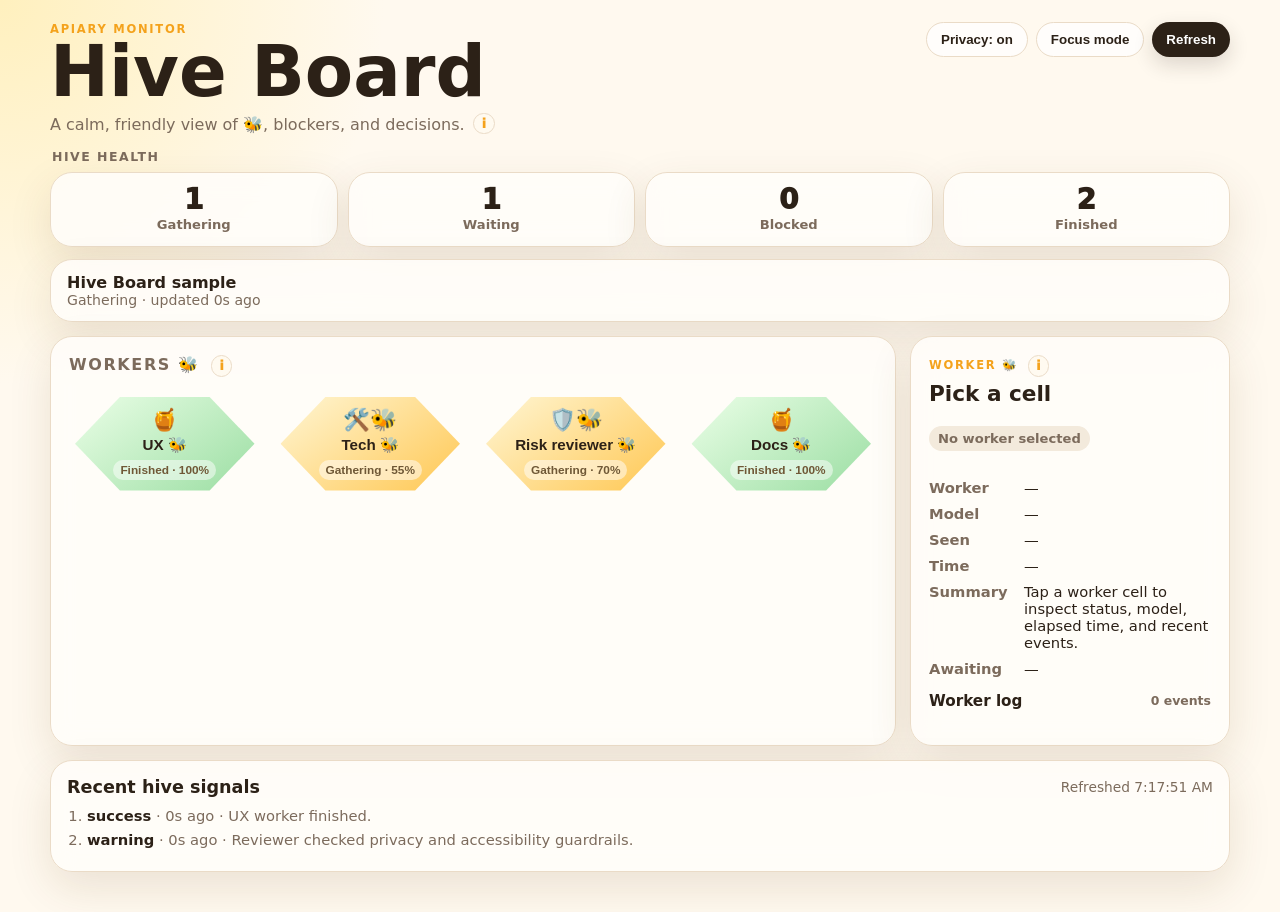
==== dashboard/index.html @ 74d0f9f7 "style: reduce repeated worker labels on hive board" ====
<!doctype html>
<html lang="en">
<head>
  <meta charset="utf-8">
  <meta name="viewport" content="width=device-width, initial-scale=1">
  <title>Apiary Hive Board</title>
  <link rel="stylesheet" href="styles.css">
</head>
<body>
  <main class="shell">
    <header class="hero">
      <div>
        <p class="eyebrow">Apiary Monitor</p>
        <h1>Hive Board</h1>
        <p class="lede"><span class="lede-full">A calm, friendly view of 🐝, blockers, and decisions.</span><span class="lede-short">🐝, blockers, decisions.</span><button class="tip inline-tip" type="button" aria-label="What is the Hive Board?" data-tip="The Hive Board shows one Apiary run: workers are worker agents, statuses show what they are doing, and signals show recent changes. Privacy mode is display-only; raw local ledger JSON remains readable to anyone with dashboard access.">i</button></p>
      </div>
      <div class="actions">
        <button id="privacyToggle" class="ghost" type="button" data-tip="Privacy mode is for screen sharing and glance privacy only. It does not encrypt or hide the raw local ledger JSON from someone who already has dashboard access.">Privacy: on</button>
        <button id="motionToggle" class="ghost" type="button">Focus mode</button>
        <button id="refreshBtn" type="button">Refresh</button>
      </div>
    </header>

    <section class="health" aria-label="Hive health">
      <div class="section-help">Hive health</div>
      <article><span id="countRunning">0</span><small>Gathering</small></article>
      <article><span id="countWaiting">0</span><small>Waiting</small></article>
      <article><span id="countBlocked">0</span><small>Blocked</small></article>
      <article><span id="countDone">0</span><small>Finished</small></article>
    </section>

    <section class="statusbar" aria-label="Current run status">
      <div><strong id="runTitle">Loading hive…</strong><span id="runMeta"></span></div>
      <div id="decision" class="decision hidden"></div>
    </section>

    <section class="workspace">
      <div class="hive-panel">
        <div class="section-title compact"><h2>Workers 🐝 <button class="tip" type="button" aria-label="Worker cells help" data-tip="Each honeycomb cell is a worker/subagent. Tap a cell to see role, model route, last update, summary, and anything awaiting you.">i</button></h2></div>
        <div id="hive" class="hive" aria-label="Worker honeycomb"></div>
      </div>
      <aside class="details" aria-live="polite">
        <p class="eyebrow">Worker 🐝 <button class="tip" type="button" aria-label="Selected worker help" data-tip="This panel explains the selected worker: its role, model route, freshness, summary, and whether it needs input.">i</button></p>
        <h2 id="detailTitle">Pick a cell</h2>
        <p id="detailStatus" class="badge">No worker selected</p>
        <dl>
          <dt>Worker</dt><dd id="detailRole">—</dd>
          <dt>Model</dt><dd id="detailModel">—</dd>
          <dt>Seen</dt><dd id="detailSeen">—</dd>
          <dt>Time</dt><dd id="detailElapsed">—</dd>
          <dt>Summary</dt><dd id="detailSummary">Privacy mode hides details until selected.</dd>
          <dt>Awaiting</dt><dd id="detailAwaiting">—</dd>
        </dl>
        <div class="scout-log-head"><h3>Worker log</h3><span id="detailEventCount">0 events</span></div>
        <ol id="detailEvents" class="scout-events"></ol>
      </aside>
    </section>

    <section class="timeline">
      <div class="section-title"><h2>Recent hive signals</h2><span id="lastRefresh">Not refreshed yet</span></div>
      <ol id="events"></ol>
    </section>
  </main>
  <div id="helpBubble" class="help-bubble hidden" role="status" aria-live="polite"></div>
  <script src="sample-data.js"></script>
  <script src="app.js"></script>
</body>
</html>
---- dashboard/styles.css ----
:root{color-scheme:light;--bg:#fff9ef;--panel:#fffdfa;--ink:#2c2117;--muted:#7c6b5c;--line:#eadbc7;--honey:#f6b93b;--amber:#f4a21c;--green:#5fb878;--red:#df5b57;--blue:#5d8fe8;--shadow:0 16px 44px rgba(88,55,16,.12)}
*{box-sizing:border-box} body{margin:0;font-family:Inter,ui-sans-serif,system-ui,-apple-system,BlinkMacSystemFont,"Segoe UI",sans-serif;background:radial-gradient(circle at top left,#fff0be,transparent 24rem),var(--bg);color:var(--ink)}
.shell{width:min(1180px,calc(100% - 28px));margin:0 auto;padding:22px 0 40px}.hero{display:flex;justify-content:space-between;gap:16px;align-items:flex-start;margin-bottom:14px}.eyebrow{text-transform:uppercase;letter-spacing:.15em;color:var(--amber);font-size:.72rem;font-weight:850;margin:0 0 4px}h1{font-size:clamp(2rem,6vw,4.4rem);line-height:.92;margin:0}.lede{color:var(--muted);font-size:1rem;margin:.55rem 0 0}.actions{display:flex;gap:8px;flex-wrap:wrap;justify-content:flex-end}button{border:0;border-radius:999px;background:var(--ink);color:white;padding:9px 14px;font-weight:800;cursor:pointer;box-shadow:0 8px 20px rgba(44,33,23,.16)}button.ghost{background:rgba(255,255,255,.74);color:var(--ink);border:1px solid var(--line);box-shadow:none}.health{display:grid;grid-template-columns:repeat(4,1fr);gap:10px;margin:12px 0}.health article,.statusbar,.hive-panel,.details,.timeline{background:rgba(255,253,250,.88);border:1px solid var(--line);border-radius:22px;box-shadow:var(--shadow);backdrop-filter:blur(12px)}.health article{padding:13px 10px;text-align:center}.health span{font-size:1.75rem;font-weight:950;display:block;line-height:1}.health small{color:var(--muted);font-weight:800;font-size:.82rem}.statusbar{padding:13px 16px;display:flex;justify-content:space-between;gap:10px;align-items:center}.statusbar span{display:block;color:var(--muted);font-size:.88rem}.decision{background:#fff4d3;color:#5f3b00;border:1px solid #f3d175;border-radius:14px;padding:8px 10px;font-weight:700}.hidden{display:none}.workspace{display:grid;grid-template-columns:minmax(0,1fr) 320px;gap:14px;margin-top:14px}.hive-panel{min-height:410px;padding:18px;overflow:hidden}.hive{display:grid;grid-template-columns:repeat(auto-fit,minmax(132px,1fr));gap:14px;align-items:center}.cell{position:relative;min-height:118px;padding:14px 10px;display:grid;place-items:center;text-align:center;border:0;background:transparent;color:var(--ink);box-shadow:none}.hex{position:absolute;inset:6px;background:linear-gradient(145deg,#fff8df,#ffd36c);clip-path:polygon(25% 6%,75% 6%,100% 50%,75% 94%,25% 94%,0 50%);filter:drop-shadow(0 10px 14px rgba(121,75,5,.14));transition:.22s}.cell:hover .hex,.cell:focus-visible .hex{transform:translateY(-3px) scale(1.02)}.cell-content{position:relative;z-index:1;max-width:100%}.bee{font-size:1.35rem;display:block;margin-bottom:4px}.cell strong{display:block;font-size:.95rem;line-height:1.1}.cell small{display:inline-flex;gap:4px;align-items:center;color:#6f5836;background:rgba(255,255,255,.5);border-radius:999px;padding:3px 7px;margin-top:6px;font-weight:800;font-size:.74rem}.cell.running .hex{background:linear-gradient(145deg,#fff7d7,#ffc64f);animation:buzz 2s infinite}.cell.done .hex{background:linear-gradient(145deg,#ecffe8,#99dda1)}.cell.waiting_user .hex,.cell.waiting_tool .hex{background:linear-gradient(145deg,#eef4ff,#a9c7ff)}.cell.blocked .hex,.cell.failed .hex{background:linear-gradient(145deg,#ffeceb,#ffaaa6)}.cell.stale .hex{filter:grayscale(.7) opacity(.65)}.badge{display:inline-flex;align-items:center;gap:5px;border-radius:999px;background:#f3eadc;color:var(--muted);padding:5px 9px;font-weight:850;font-size:.82rem}.details{padding:18px}.details h2{margin:.1rem 0 .45rem;font-size:1.35rem}.details dl{display:grid;grid-template-columns:86px 1fr;gap:9px 9px;font-size:.92rem}.details dt{color:var(--muted);font-weight:850}.details dd{margin:0}.timeline{margin-top:14px;padding:16px}.section-title{display:flex;justify-content:space-between;gap:10px;align-items:center}.section-title h2{margin:0;font-size:1.1rem}.section-title span{color:var(--muted);font-size:.86rem}ol{padding-left:20px;margin:.6rem 0 0}li{margin:7px 0;color:var(--muted);font-size:.92rem}li strong{color:var(--ink)}
@keyframes buzz{0%,100%{transform:translate(0,0)}50%{transform:translate(1px,-2px)}}
.focus-mode *,@media (prefers-reduced-motion:reduce){*,*::before,*::after{animation:none!important;transition:none!important}}
@media (max-width:820px){.shell{width:min(100% - 20px,680px);padding:12px 0 28px}.hero{display:block;margin-bottom:10px}.eyebrow{font-size:.66rem}h1{font-size:2.55rem}.lede{font-size:.92rem;margin:.35rem 0 0}.actions{justify-content:flex-start;margin-top:10px;gap:7px}.actions button{padding:8px 11px;font-size:.86rem}.health{grid-template-columns:repeat(4,1fr);gap:7px;margin:10px 0}.health article{border-radius:16px;padding:9px 5px}.health span{font-size:1.35rem}.health small{font-size:.68rem}.statusbar{border-radius:18px;padding:11px 12px;display:block}.statusbar strong{font-size:.98rem}.decision{margin-top:8px;font-size:.88rem;padding:7px 9px}.workspace{grid-template-columns:1fr;gap:10px;margin-top:10px}.details{order:-1;border-radius:18px;padding:13px}.details .eyebrow{margin-bottom:2px}.details h2{font-size:1.18rem}.details dl{grid-template-columns:74px 1fr;gap:6px 8px;font-size:.84rem}.hive-panel{min-height:auto;padding:11px;border-radius:18px}.hive{grid-template-columns:repeat(2,minmax(0,1fr));gap:8px}.cell{min-height:88px;padding:8px 5px}.hex{inset:3px}.bee{font-size:1.05rem;margin-bottom:2px}.cell strong{font-size:.78rem}.cell small{font-size:.64rem;padding:2px 6px;margin-top:4px}.timeline{border-radius:18px;margin-top:10px;padding:12px}.section-title h2{font-size:1rem}ol{max-height:128px;overflow:auto;padding-right:4px}li{font-size:.82rem;margin:6px 0}}
.section-help{grid-column:1/-1;color:var(--muted);font-size:.78rem;font-weight:850;text-transform:uppercase;letter-spacing:.12em;margin:0 0 -2px 2px}.section-title.compact{margin:0 0 8px}.section-title.compact h2{font-size:1rem;color:var(--muted);text-transform:uppercase;letter-spacing:.1em}.tip,.mini-tip{position:relative;display:inline-grid;place-items:center;width:1.35rem;height:1.35rem;margin-left:.25rem;padding:0;border-radius:50%;border:1px solid var(--line);background:#fffaf0;color:var(--amber);font-size:.78rem;font-weight:950;box-shadow:none;vertical-align:middle}.mini-tip{width:1rem;height:1rem;font-size:.62rem;margin-left:.12rem}.tip::after,.mini-tip::after{content:attr(data-tip);position:absolute;z-index:20;left:50%;bottom:calc(100% + 8px);transform:translateX(-50%) translateY(4px);width:min(260px,80vw);padding:10px 12px;border-radius:14px;background:var(--ink);color:white;text-align:left;text-transform:none;letter-spacing:0;font-size:.78rem;line-height:1.35;font-weight:700;box-shadow:0 14px 40px rgba(44,33,23,.22);opacity:0;pointer-events:none;transition:.16s}.tip::before,.mini-tip::before{content:"";position:absolute;left:50%;bottom:calc(100% + 2px);transform:translateX(-50%);border:6px solid transparent;border-top-color:var(--ink);opacity:0;transition:.16s}.tip:hover::after,.tip:focus-visible::after,.tip:hover::before,.tip:focus-visible::before,.mini-tip:hover::after,.mini-tip:focus-visible::after,.mini-tip:hover::before,.mini-tip:focus-visible::before{opacity:1;transform:translateX(-50%) translateY(0)}
@media (max-width:820px){.section-help{font-size:.64rem;margin-bottom:-3px}.tip{width:1.18rem;height:1.18rem;font-size:.68rem}.tip::after,.mini-tip::after{position:fixed;left:10px;right:10px;bottom:16px;transform:none;width:auto;font-size:.84rem;padding:12px 14px}.tip::before,.mini-tip::before{display:none}.tip:hover::after,.tip:focus-visible::after,.mini-tip:hover::after,.mini-tip:focus-visible::after{transform:none}.section-title.compact{display:none}}
.scout-log-head{display:flex;align-items:center;justify-content:space-between;gap:8px;margin:14px 0 4px}.scout-log-head h3{font-size:.95rem;margin:0}.scout-log-head span{color:var(--muted);font-size:.78rem;font-weight:800}.scout-events{margin:.2rem 0 0;padding-left:18px;max-height:150px;overflow:auto;border-top:1px solid var(--line)}.scout-events li{font-size:.82rem;margin:7px 0}.scout-events:empty{display:none}
@media (max-width:820px){.scout-log-head{margin-top:10px}.scout-events{max-height:92px}.scout-events li{font-size:.78rem}}
button[data-tip]:not(.tip):not(.mini-tip){position:relative}.tip,.mini-tip{font-family:ui-sans-serif,system-ui,sans-serif;font-style:normal}.lede .tip{transform:translateY(-1px);margin-left:.15rem}.actions .tip{display:none}button[data-tip]:not(.tip):not(.mini-tip)::after{content:attr(data-tip);position:absolute;z-index:20;right:0;bottom:calc(100% + 8px);width:min(260px,80vw);padding:10px 12px;border-radius:14px;background:var(--ink);color:white;text-align:left;font-size:.78rem;line-height:1.35;font-weight:700;box-shadow:0 14px 40px rgba(44,33,23,.22);opacity:0;pointer-events:none;transition:.16s}button[data-tip]:not(.tip):not(.mini-tip):hover::after,button[data-tip]:not(.tip):not(.mini-tip):focus-visible::after{opacity:1}
@media (max-width:820px){.lede .tip{display:inline-grid}.tip,.mini-tip{flex:0 0 auto}button[data-tip]:not(.tip):not(.mini-tip)::after{position:fixed;left:10px;right:10px;bottom:16px;width:auto;font-size:.84rem;padding:12px 14px}}
/* Controlled mobile-safe help bubble. Disable old CSS-only popovers. */
.tip::after,.tip::before,.mini-tip::after,.mini-tip::before,button[data-tip]:not(.tip):not(.mini-tip)::after{display:none!important;content:none!important}.help-bubble{position:fixed;left:14px;right:14px;bottom:18px;z-index:999;padding:13px 15px;border-radius:18px;background:var(--ink);color:#fff;font-weight:800;font-size:.92rem;line-height:1.35;box-shadow:0 18px 54px rgba(44,33,23,.34);max-height:35vh;overflow:auto}.help-bubble.hidden{display:none}.tip:focus-visible,.mini-tip:focus-visible,button[data-tip]:focus-visible{outline:3px solid rgba(246,185,59,.55);outline-offset:2px}
@media (min-width:821px){.help-bubble{left:auto;right:24px;bottom:24px;width:min(360px,calc(100vw - 48px));font-size:.88rem}}
.lede{display:flex;align-items:center;gap:6px;flex-wrap:nowrap}.lede span{min-width:0}.inline-tip{margin-left:0;flex:0 0 auto}.statusbar,.details,.timeline,.hive-panel{width:100%}
@media (max-width:820px){body{overflow-x:hidden}.shell{width:100%;padding:10px 8px 26px}.hero{padding:0 2px}.lede{font-size:.9rem;line-height:1.25;display:grid;grid-template-columns:minmax(0,1fr) auto;align-items:start;gap:4px}.inline-tip{margin-top:1px}.health{grid-template-columns:repeat(4,minmax(0,1fr));gap:6px}.workspace{width:100%}.statusbar,.details,.timeline,.hive-panel{border-radius:16px}.details{padding:12px 14px}.details dl{grid-template-columns:minmax(74px,116px) minmax(0,1fr)}.details dd{min-width:0;overflow-wrap:anywhere}.scout-log-head{gap:6px}.scout-log-head span{white-space:nowrap}.hive{grid-template-columns:repeat(2,minmax(0,1fr))}}
@media (max-width:380px){.health small{font-size:.62rem}.actions button{padding:8px 10px}.details dl{grid-template-columns:72px minmax(0,1fr)}}
.lede-short{display:none}@media (max-width:820px){.lede-full{display:none}.lede-short{display:inline;white-space:nowrap}.lede{grid-template-columns:auto auto;justify-content:start}}
@media (max-width:820px){.details dl{display:grid;grid-template-columns:repeat(2,minmax(0,1fr));gap:8px}.details dt{font-size:.72rem;text-transform:uppercase;letter-spacing:.06em}.details dd{font-size:.88rem;font-weight:750;background:rgba(246,185,59,.08);border:1px solid rgba(234,219,199,.8);border-radius:12px;padding:7px 8px;min-height:34px}.details dt:nth-of-type(5),.details dt:nth-of-type(6){grid-column:auto}.details dt:nth-of-type(5)+dd{grid-column:1/-1}.details dt:nth-of-type(6)+dd{grid-column:1/-1}.scout-log-head{padding-top:2px}.details h2{margin-bottom:.25rem}.badge{margin-bottom:8px}}
@media (max-width:820px){.details{order:0;padding:10px 12px}.hive-panel{order:-1}.details .eyebrow{display:flex;align-items:center;gap:4px;margin-bottom:2px}.details h2{font-size:1.05rem;display:inline;margin-right:8px}.details .badge{display:inline-flex;margin:2px 0 8px;padding:4px 9px;font-size:.78rem}.details dl{display:grid;grid-template-columns:repeat(4,minmax(0,1fr));gap:6px;margin:4px 0 0}.details dt{display:none}.details dd{position:relative;margin:0;padding:16px 7px 6px;min-height:46px;border-radius:12px;font-size:.78rem;line-height:1.15;background:rgba(246,185,59,.08);border:1px solid rgba(234,219,199,.78);font-weight:850}.details dd::before{position:absolute;left:7px;top:4px;color:var(--muted);font-size:.55rem;text-transform:uppercase;letter-spacing:.06em;font-weight:950}.details dd#detailRole::before{content:'Role'}.details dd#detailModel::before{content:'Model'}.details dd#detailSeen::before{content:'Seen'}.details dd#detailElapsed::before{content:'Time'}.details dd#detailSummary,.details dd#detailAwaiting{grid-column:1/-1;min-height:auto;padding:18px 8px 7px;font-size:.82rem}.details dd#detailSummary::before{content:'Summary'}.details dd#detailAwaiting::before{content:'Awaiting'}.details dd#detailModel{font-size:.7rem;overflow-wrap:anywhere}.scout-log-head{margin:8px 0 2px}.scout-log-head h3{font-size:.95rem}.scout-events{max-height:86px;margin-top:2px}.scout-events li{font-size:.76rem;line-height:1.25}.hive-panel{margin-top:0}.cell{min-height:78px}.timeline{padding:10px 12px}}
@media (max-width:390px){.details dl{grid-template-columns:repeat(2,minmax(0,1fr))}.details dd#detailSummary,.details dd#detailAwaiting{grid-column:1/-1}}
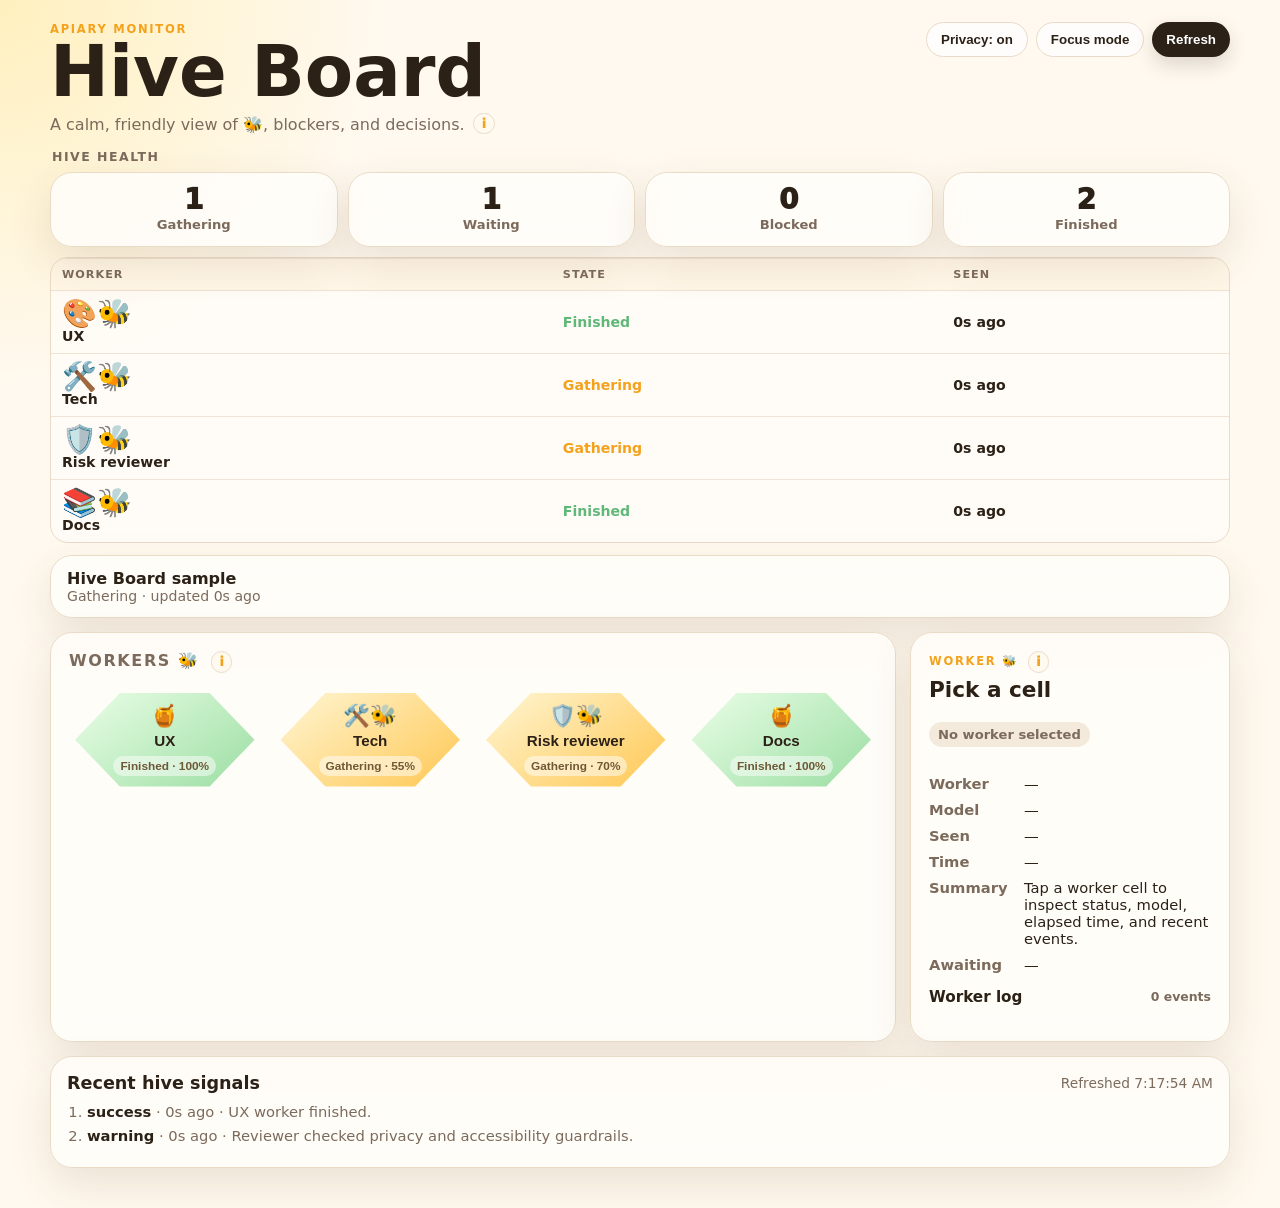
==== commit 24dc7534: "feat: add live hive health worker table" ====
--- a/dashboard/index.html
+++ b/dashboard/index.html
@@ -27,6 +27,12 @@
       <article><span id="countWaiting">0</span><small>Waiting</small></article>
       <article><span id="countBlocked">0</span><small>Blocked</small></article>
       <article><span id="countDone">0</span><small>Finished</small></article>
+      <div class="health-table-wrap">
+        <table class="health-table">
+          <thead><tr><th>Worker</th><th>State</th><th>Seen</th></tr></thead>
+          <tbody id="healthWorkers"></tbody>
+        </table>
+      </div>
     </section>
 
     <section class="statusbar" aria-label="Current run status">
--- a/dashboard/styles.css
+++ b/dashboard/styles.css
@@ -20,3 +20,5 @@
 @media (max-width:820px){.details dl{display:grid;grid-template-columns:repeat(2,minmax(0,1fr));gap:8px}.details dt{font-size:.72rem;text-transform:uppercase;letter-spacing:.06em}.details dd{font-size:.88rem;font-weight:750;background:rgba(246,185,59,.08);border:1px solid rgba(234,219,199,.8);border-radius:12px;padding:7px 8px;min-height:34px}.details dt:nth-of-type(5),.details dt:nth-of-type(6){grid-column:auto}.details dt:nth-of-type(5)+dd{grid-column:1/-1}.details dt:nth-of-type(6)+dd{grid-column:1/-1}.scout-log-head{padding-top:2px}.details h2{margin-bottom:.25rem}.badge{margin-bottom:8px}}
 @media (max-width:820px){.details{order:0;padding:10px 12px}.hive-panel{order:-1}.details .eyebrow{display:flex;align-items:center;gap:4px;margin-bottom:2px}.details h2{font-size:1.05rem;display:inline;margin-right:8px}.details .badge{display:inline-flex;margin:2px 0 8px;padding:4px 9px;font-size:.78rem}.details dl{display:grid;grid-template-columns:repeat(4,minmax(0,1fr));gap:6px;margin:4px 0 0}.details dt{display:none}.details dd{position:relative;margin:0;padding:16px 7px 6px;min-height:46px;border-radius:12px;font-size:.78rem;line-height:1.15;background:rgba(246,185,59,.08);border:1px solid rgba(234,219,199,.78);font-weight:850}.details dd::before{position:absolute;left:7px;top:4px;color:var(--muted);font-size:.55rem;text-transform:uppercase;letter-spacing:.06em;font-weight:950}.details dd#detailRole::before{content:'Role'}.details dd#detailModel::before{content:'Model'}.details dd#detailSeen::before{content:'Seen'}.details dd#detailElapsed::before{content:'Time'}.details dd#detailSummary,.details dd#detailAwaiting{grid-column:1/-1;min-height:auto;padding:18px 8px 7px;font-size:.82rem}.details dd#detailSummary::before{content:'Summary'}.details dd#detailAwaiting::before{content:'Awaiting'}.details dd#detailModel{font-size:.7rem;overflow-wrap:anywhere}.scout-log-head{margin:8px 0 2px}.scout-log-head h3{font-size:.95rem}.scout-events{max-height:86px;margin-top:2px}.scout-events li{font-size:.76rem;line-height:1.25}.hive-panel{margin-top:0}.cell{min-height:78px}.timeline{padding:10px 12px}}
 @media (max-width:390px){.details dl{grid-template-columns:repeat(2,minmax(0,1fr))}.details dd#detailSummary,.details dd#detailAwaiting{grid-column:1/-1}}
+.health-table-wrap{grid-column:1/-1;background:rgba(255,253,250,.72);border:1px solid var(--line);border-radius:18px;overflow:hidden}.health-table{width:100%;border-collapse:collapse;font-size:.88rem}.health-table th,.health-table td{padding:9px 11px;text-align:left;border-top:1px solid rgba(234,219,199,.75)}.health-table th{color:var(--muted);font-size:.7rem;text-transform:uppercase;letter-spacing:.09em;background:rgba(246,185,59,.08)}.health-table td{font-weight:800}.health-table tr{cursor:pointer}.health-table tbody tr:hover,.health-table tbody tr:focus-visible{background:rgba(246,185,59,.11);outline:none}.health-table tr.done td:nth-child(2){color:var(--green)}.health-table tr.running td:nth-child(2){color:var(--amber)}.health-table tr.waiting_tool td:nth-child(2),.health-table tr.waiting_user td:nth-child(2){color:var(--blue)}.health-table tr.blocked td:nth-child(2),.health-table tr.failed td:nth-child(2){color:var(--red)}.health-icon{display:inline-block;min-width:1.6em}
+@media (max-width:820px){.health-table-wrap{border-radius:14px}.health-table{font-size:.78rem}.health-table th,.health-table td{padding:7px 8px}.health-table th{font-size:.6rem}.health-table td:nth-child(3),.health-table th:nth-child(3){text-align:right}.health-icon{min-width:1.35em}}
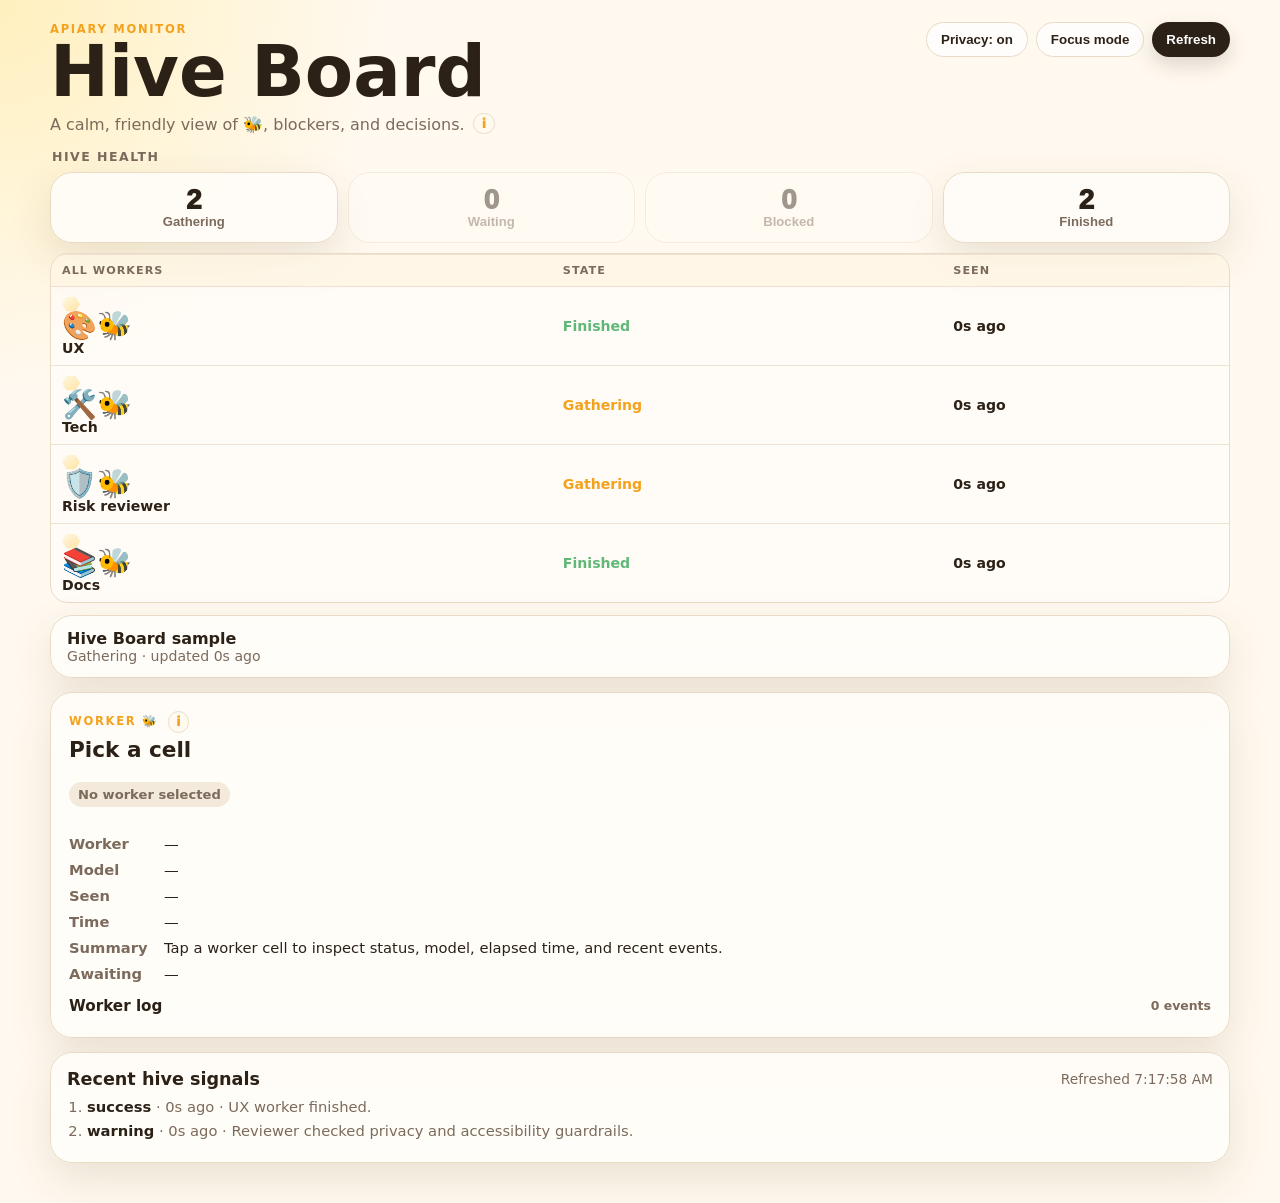
==== commit e6cd2881: "feat: filter hive health by worker state" ====
--- a/dashboard/index.html
+++ b/dashboard/index.html
@@ -23,13 +23,13 @@
 
     <section class="health" aria-label="Hive health">
       <div class="section-help">Hive health</div>
-      <article><span id="countRunning">0</span><small>Gathering</small></article>
-      <article><span id="countWaiting">0</span><small>Waiting</small></article>
-      <article><span id="countBlocked">0</span><small>Blocked</small></article>
-      <article><span id="countDone">0</span><small>Finished</small></article>
+      <button class="health-card" type="button" data-filter="running"><span id="countRunning">0</span><small>Gathering</small></button>
+      <button class="health-card" type="button" data-filter="waiting"><span id="countWaiting">0</span><small>Waiting</small></button>
+      <button class="health-card" type="button" data-filter="blocked"><span id="countBlocked">0</span><small>Blocked</small></button>
+      <button class="health-card" type="button" data-filter="done"><span id="countDone">0</span><small>Finished</small></button>
       <div class="health-table-wrap">
         <table class="health-table">
-          <thead><tr><th>Worker</th><th>State</th><th>Seen</th></tr></thead>
+          <thead><tr><th id="healthFilterLabel">All workers</th><th>State</th><th>Seen</th></tr></thead>
           <tbody id="healthWorkers"></tbody>
         </table>
       </div>
@@ -40,11 +40,7 @@
       <div id="decision" class="decision hidden"></div>
     </section>
 
-    <section class="workspace">
-      <div class="hive-panel">
-        <div class="section-title compact"><h2>Workers 🐝 <button class="tip" type="button" aria-label="Worker cells help" data-tip="Each honeycomb cell is a worker/subagent. Tap a cell to see role, model route, last update, summary, and anything awaiting you.">i</button></h2></div>
-        <div id="hive" class="hive" aria-label="Worker honeycomb"></div>
-      </div>
+    <section class="workspace single">
       <aside class="details" aria-live="polite">
         <p class="eyebrow">Worker 🐝 <button class="tip" type="button" aria-label="Selected worker help" data-tip="This panel explains the selected worker: its role, model route, freshness, summary, and whether it needs input.">i</button></p>
         <h2 id="detailTitle">Pick a cell</h2>
--- a/dashboard/styles.css
+++ b/dashboard/styles.css
@@ -22,3 +22,7 @@
 @media (max-width:390px){.details dl{grid-template-columns:repeat(2,minmax(0,1fr))}.details dd#detailSummary,.details dd#detailAwaiting{grid-column:1/-1}}
 .health-table-wrap{grid-column:1/-1;background:rgba(255,253,250,.72);border:1px solid var(--line);border-radius:18px;overflow:hidden}.health-table{width:100%;border-collapse:collapse;font-size:.88rem}.health-table th,.health-table td{padding:9px 11px;text-align:left;border-top:1px solid rgba(234,219,199,.75)}.health-table th{color:var(--muted);font-size:.7rem;text-transform:uppercase;letter-spacing:.09em;background:rgba(246,185,59,.08)}.health-table td{font-weight:800}.health-table tr{cursor:pointer}.health-table tbody tr:hover,.health-table tbody tr:focus-visible{background:rgba(246,185,59,.11);outline:none}.health-table tr.done td:nth-child(2){color:var(--green)}.health-table tr.running td:nth-child(2){color:var(--amber)}.health-table tr.waiting_tool td:nth-child(2),.health-table tr.waiting_user td:nth-child(2){color:var(--blue)}.health-table tr.blocked td:nth-child(2),.health-table tr.failed td:nth-child(2){color:var(--red)}.health-icon{display:inline-block;min-width:1.6em}
 @media (max-width:820px){.health-table-wrap{border-radius:14px}.health-table{font-size:.78rem}.health-table th,.health-table td{padding:7px 8px}.health-table th{font-size:.6rem}.health-table td:nth-child(3),.health-table th:nth-child(3){text-align:right}.health-icon{min-width:1.35em}}
+.health-table tr.selected{background:linear-gradient(90deg,rgba(246,185,59,.24),rgba(246,185,59,.08));box-shadow:inset 4px 0 0 var(--amber)}.health-table tr.selected td{color:var(--ink)}.cell.selected .hex{outline:3px solid rgba(246,185,59,.9);outline-offset:3px;transform:translateY(-2px) scale(1.02)}.cell.selected small{background:rgba(255,255,255,.78)}
+@media (max-width:820px){.health-table tr.selected{box-shadow:inset 3px 0 0 var(--amber)}}
+.health-card{background:rgba(255,253,250,.88);border:1px solid var(--line);border-radius:22px;box-shadow:var(--shadow);color:var(--ink);padding:13px 10px;text-align:center}.health-card span{font-size:1.75rem;font-weight:950;display:block;line-height:1}.health-card small{color:var(--muted);font-weight:800;font-size:.82rem}.health-card.selected{background:linear-gradient(145deg,#fff3cb,#ffd77a);border-color:rgba(244,162,28,.55);box-shadow:0 16px 44px rgba(146,91,7,.18),inset 0 -4px 0 rgba(244,162,28,.24)}.health-card:disabled{opacity:.45;cursor:not-allowed;box-shadow:none}.workspace.single{display:block}.workspace.single .details{max-width:none}.health-table td:first-child{position:relative}.health-table td:first-child::before{content:"";display:inline-block;width:18px;height:16px;margin-right:7px;vertical-align:-3px;background:linear-gradient(145deg,#fff8df,#ffd36c);clip-path:polygon(25% 6%,75% 6%,100% 50%,75% 94%,25% 94%,0 50%);opacity:.62}.hive-panel{display:none}
+@media (max-width:820px){.health-card{border-radius:16px;padding:9px 5px}.health-card span{font-size:1.35rem}.health-card small{font-size:.68rem}.workspace.single{margin-top:10px}}
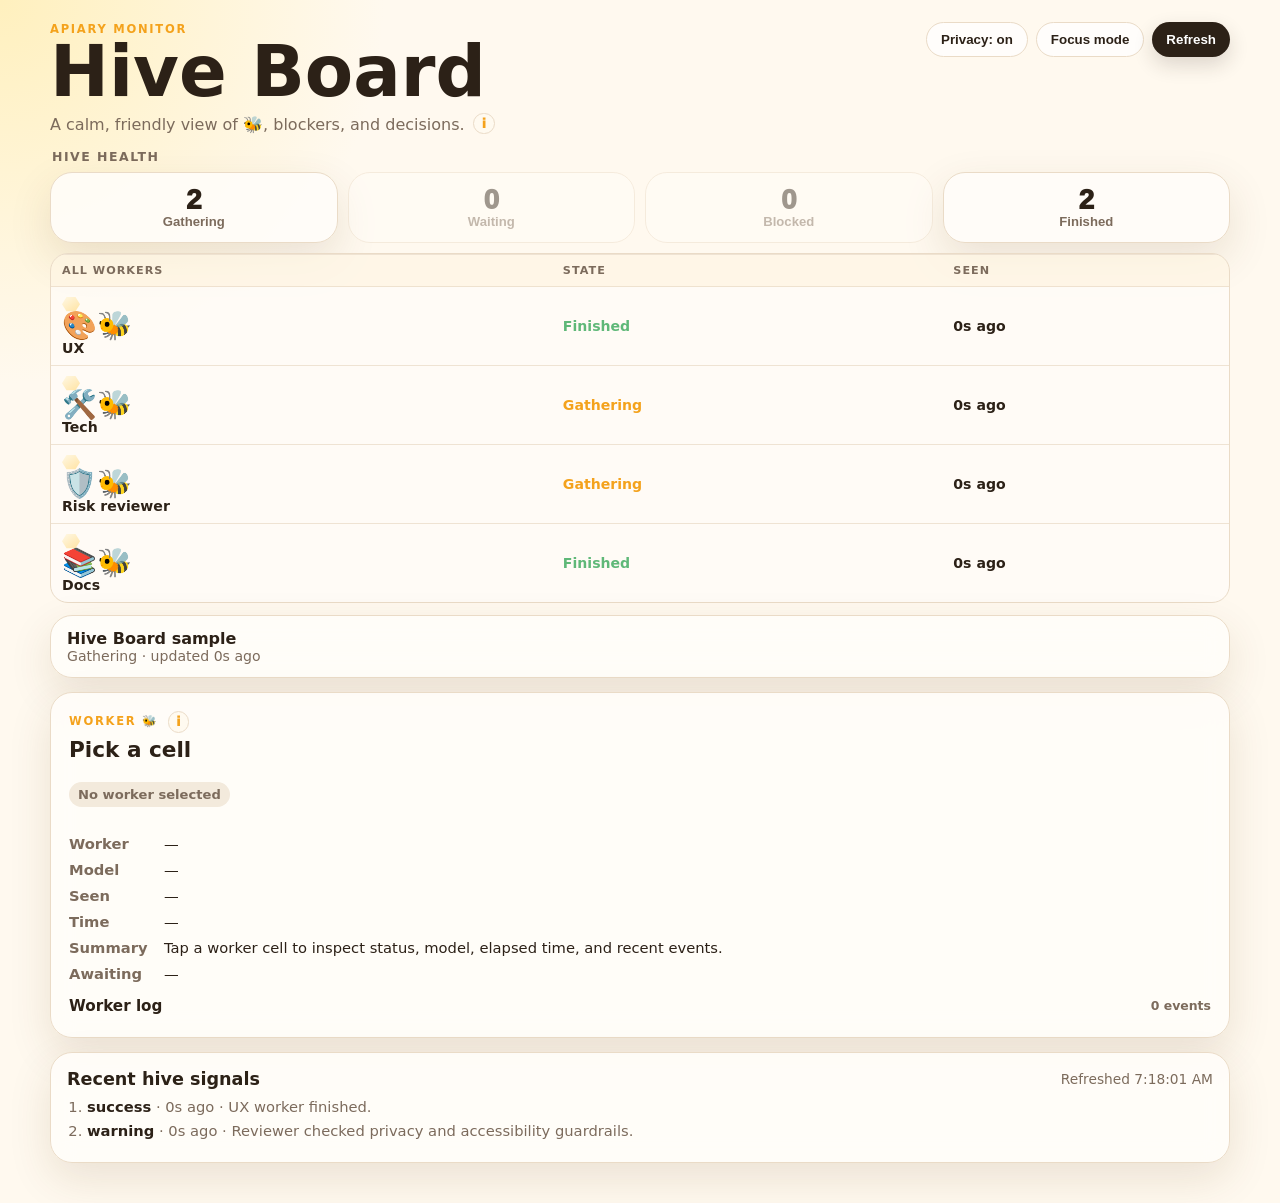
==== commit b8b235cd: "style: adapt hive health columns for filtered views" ====
--- a/dashboard/index.html
+++ b/dashboard/index.html
@@ -29,7 +29,7 @@
       <button class="health-card" type="button" data-filter="done"><span id="countDone">0</span><small>Finished</small></button>
       <div class="health-table-wrap">
         <table class="health-table">
-          <thead><tr><th id="healthFilterLabel">All workers</th><th>State</th><th>Seen</th></tr></thead>
+          <thead><tr><th id="healthFilterLabel">All workers</th><th id="healthCol2">State</th><th id="healthCol3">Seen</th></tr></thead>
           <tbody id="healthWorkers"></tbody>
         </table>
       </div>
--- a/dashboard/styles.css
+++ b/dashboard/styles.css
@@ -26,3 +26,4 @@
 @media (max-width:820px){.health-table tr.selected{box-shadow:inset 3px 0 0 var(--amber)}}
 .health-card{background:rgba(255,253,250,.88);border:1px solid var(--line);border-radius:22px;box-shadow:var(--shadow);color:var(--ink);padding:13px 10px;text-align:center}.health-card span{font-size:1.75rem;font-weight:950;display:block;line-height:1}.health-card small{color:var(--muted);font-weight:800;font-size:.82rem}.health-card.selected{background:linear-gradient(145deg,#fff3cb,#ffd77a);border-color:rgba(244,162,28,.55);box-shadow:0 16px 44px rgba(146,91,7,.18),inset 0 -4px 0 rgba(244,162,28,.24)}.health-card:disabled{opacity:.45;cursor:not-allowed;box-shadow:none}.workspace.single{display:block}.workspace.single .details{max-width:none}.health-table td:first-child{position:relative}.health-table td:first-child::before{content:"";display:inline-block;width:18px;height:16px;margin-right:7px;vertical-align:-3px;background:linear-gradient(145deg,#fff8df,#ffd36c);clip-path:polygon(25% 6%,75% 6%,100% 50%,75% 94%,25% 94%,0 50%);opacity:.62}.hive-panel{display:none}
 @media (max-width:820px){.health-card{border-radius:16px;padding:9px 5px}.health-card span{font-size:1.35rem}.health-card small{font-size:.68rem}.workspace.single{margin-top:10px}}
+.health-table .model-cell{max-width:180px;overflow:hidden;text-overflow:ellipsis;white-space:nowrap;color:var(--ink);font-size:.82rem}@media (max-width:820px){.health-table .model-cell{max-width:112px;font-size:.72rem}.health-table td:first-child{width:48%}}
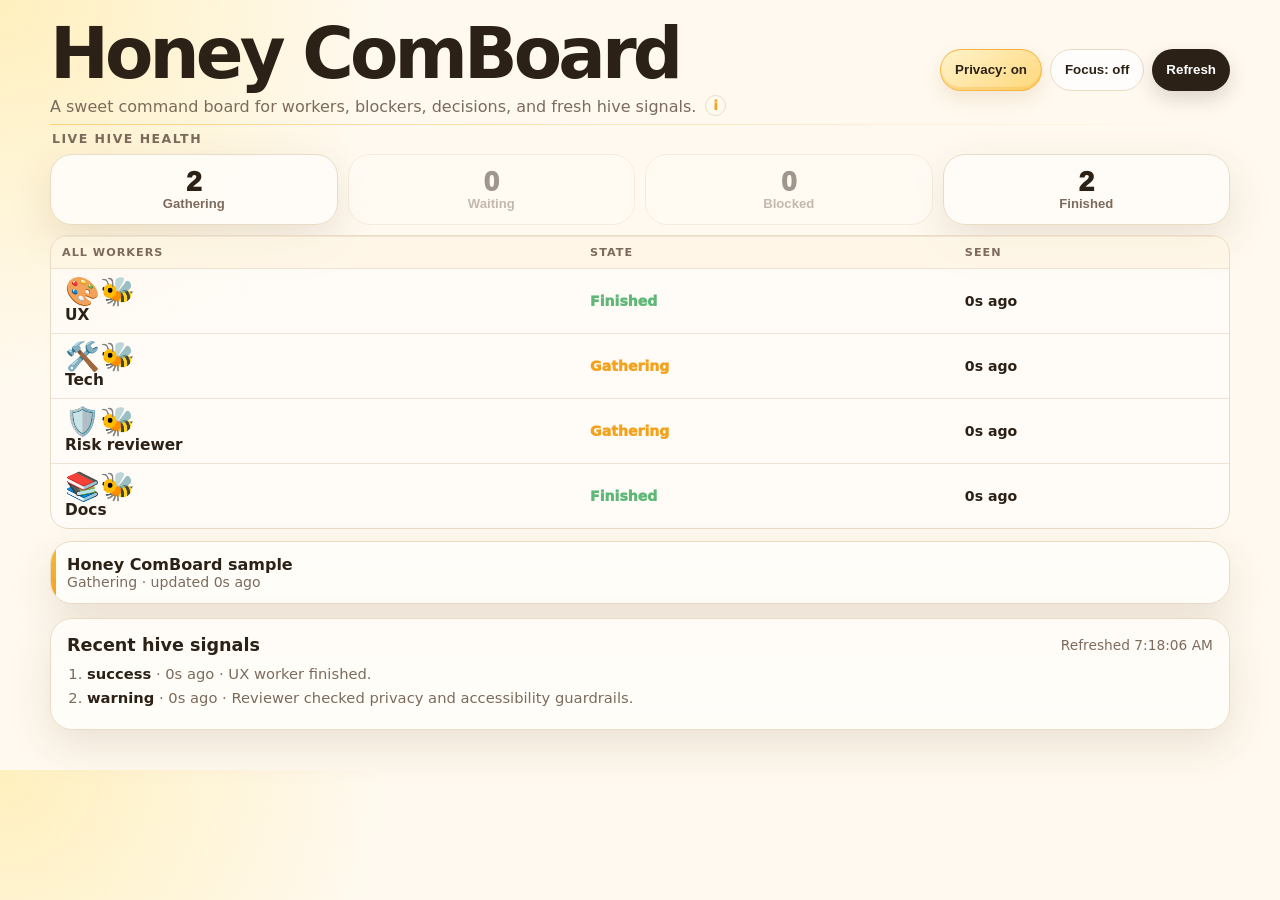
==== commit 28d8ced4: "feat: polish Honey ComBoard monitor" ====
--- a/dashboard/index.html
+++ b/dashboard/index.html
@@ -3,16 +3,15 @@
 <head>
   <meta charset="utf-8">
   <meta name="viewport" content="width=device-width, initial-scale=1">
-  <title>Apiary Hive Board</title>
+  <title>Honey ComBoard</title>
   <link rel="stylesheet" href="styles.css">
 </head>
 <body>
   <main class="shell">
     <header class="hero">
       <div>
-        <p class="eyebrow">Apiary Monitor</p>
-        <h1>Hive Board</h1>
-        <p class="lede"><span class="lede-full">A calm, friendly view of 🐝, blockers, and decisions.</span><span class="lede-short">🐝, blockers, decisions.</span><button class="tip inline-tip" type="button" aria-label="What is the Hive Board?" data-tip="The Hive Board shows one Apiary run: workers are worker agents, statuses show what they are doing, and signals show recent changes. Privacy mode is display-only; raw local ledger JSON remains readable to anyone with dashboard access.">i</button></p>
+        <h1>Honey ComBoard</h1>
+        <p class="lede"><span class="lede-full">A sweet command board for workers, blockers, decisions, and fresh hive signals.</span><span class="lede-short">Workers, blockers, decisions.</span><button class="tip inline-tip" type="button" aria-label="What is Honey ComBoard?" data-tip="Honey ComBoard shows one Apiary run: workers are agent bees, states show what they are doing, and signals show recent changes. Privacy mode is display-only; raw local ledger JSON remains readable to anyone with dashboard access.">i</button></p>
       </div>
       <div class="actions">
         <button id="privacyToggle" class="ghost" type="button" data-tip="Privacy mode is for screen sharing and glance privacy only. It does not encrypt or hide the raw local ledger JSON from someone who already has dashboard access.">Privacy: on</button>
@@ -22,7 +21,7 @@
     </header>
 
     <section class="health" aria-label="Hive health">
-      <div class="section-help">Hive health</div>
+      <div class="section-help">Live hive health</div>
       <button class="health-card" type="button" data-filter="running"><span id="countRunning">0</span><small>Gathering</small></button>
       <button class="health-card" type="button" data-filter="waiting"><span id="countWaiting">0</span><small>Waiting</small></button>
       <button class="health-card" type="button" data-filter="blocked"><span id="countBlocked">0</span><small>Blocked</small></button>
@@ -42,7 +41,7 @@
 
     <section class="workspace single">
       <aside class="details" aria-live="polite">
-        <p class="eyebrow">Worker 🐝 <button class="tip" type="button" aria-label="Selected worker help" data-tip="This panel explains the selected worker: its role, model route, freshness, summary, and whether it needs input.">i</button></p>
+        <p class="eyebrow">Worker detail 🐝 <button class="tip" type="button" aria-label="Selected worker help" data-tip="This panel explains the selected worker: its role, model route, freshness, summary, and whether it needs input.">i</button></p>
         <h2 id="detailTitle">Pick a cell</h2>
         <p id="detailStatus" class="badge">No worker selected</p>
         <dl>
--- a/dashboard/styles.css
+++ b/dashboard/styles.css
@@ -27,3 +27,25 @@
 .health-card{background:rgba(255,253,250,.88);border:1px solid var(--line);border-radius:22px;box-shadow:var(--shadow);color:var(--ink);padding:13px 10px;text-align:center}.health-card span{font-size:1.75rem;font-weight:950;display:block;line-height:1}.health-card small{color:var(--muted);font-weight:800;font-size:.82rem}.health-card.selected{background:linear-gradient(145deg,#fff3cb,#ffd77a);border-color:rgba(244,162,28,.55);box-shadow:0 16px 44px rgba(146,91,7,.18),inset 0 -4px 0 rgba(244,162,28,.24)}.health-card:disabled{opacity:.45;cursor:not-allowed;box-shadow:none}.workspace.single{display:block}.workspace.single .details{max-width:none}.health-table td:first-child{position:relative}.health-table td:first-child::before{content:"";display:inline-block;width:18px;height:16px;margin-right:7px;vertical-align:-3px;background:linear-gradient(145deg,#fff8df,#ffd36c);clip-path:polygon(25% 6%,75% 6%,100% 50%,75% 94%,25% 94%,0 50%);opacity:.62}.hive-panel{display:none}
 @media (max-width:820px){.health-card{border-radius:16px;padding:9px 5px}.health-card span{font-size:1.35rem}.health-card small{font-size:.68rem}.workspace.single{margin-top:10px}}
 .health-table .model-cell{max-width:180px;overflow:hidden;text-overflow:ellipsis;white-space:nowrap;color:var(--ink);font-size:.82rem}@media (max-width:820px){.health-table .model-cell{max-width:112px;font-size:.72rem}.health-table td:first-child{width:48%}}
+/* Inline worker expansion replaces the separate detail card for list-first scanning. */
+.workspace.single{display:none}.inline-detail-row td{padding:0!important;background:rgba(255,249,239,.82)}.inline-detail{padding:10px 11px 12px;border-top:1px solid rgba(234,219,199,.8);box-shadow:inset 4px 0 0 rgba(246,185,59,.35)}.inline-facts{display:grid;grid-template-columns:repeat(3,minmax(0,1fr));gap:7px}.inline-fact{background:rgba(255,255,255,.64);border:1px solid rgba(234,219,199,.8);border-radius:12px;padding:7px 8px;min-width:0}.inline-fact span{display:block;color:var(--muted);font-size:.6rem;text-transform:uppercase;letter-spacing:.07em;font-weight:950}.inline-fact strong{display:block;font-size:.78rem;line-height:1.2;overflow-wrap:anywhere}.inline-summary{margin:8px 0 0;color:var(--ink);font-size:.84rem;font-weight:750;line-height:1.32}.inline-events{margin:6px 0 0;padding-left:18px;max-height:74px;overflow:auto}.inline-events li{font-size:.76rem;line-height:1.25}
+@media (max-width:820px){.inline-detail{padding:8px 9px 10px}.inline-facts{grid-template-columns:repeat(2,minmax(0,1fr));gap:6px}.inline-fact{padding:6px 7px}.inline-fact strong{font-size:.74rem}.inline-summary{font-size:.8rem}.inline-events{max-height:62px}}
+
+/* Honey ComBoard polish: denser mobile command-board view, clearer hierarchy. */
+.hero{align-items:center}.hero h1{letter-spacing:-.055em}.hero::after{content:"";position:absolute;inset:auto 0 -8px 0;height:1px;background:linear-gradient(90deg,rgba(244,162,28,.45),transparent);pointer-events:none}.hero{position:relative}.actions button{min-height:42px}.health-card{transition:transform .16s,box-shadow .16s,border-color .16s}.health-card:not(:disabled):hover,.health-card:not(:disabled):focus-visible{transform:translateY(-1px);border-color:rgba(244,162,28,.55)}.health-table tbody tr{transition:background .14s}.health-table td:first-child{font-size:.96rem}.health-table td:nth-child(2){font-weight:950}.statusbar{position:relative;overflow:hidden}.statusbar::before{content:"";position:absolute;left:0;top:0;bottom:0;width:5px;background:linear-gradient(var(--honey),var(--amber))}
+@media (max-width:820px){.shell{padding:12px 10px 24px}.hero{margin-bottom:12px}.hero h1{font-size:clamp(2.35rem,10.5vw,3.15rem);line-height:.92;max-width:11ch}.lede{margin-top:.42rem;color:#6d5a49}.actions{display:grid;grid-template-columns:1fr 1fr 1fr;margin-top:13px}.actions button{width:100%;padding:9px 8px;font-size:.86rem;min-height:40px}.health{gap:8px;margin:12px 0}.section-help{font-size:.68rem;margin:0 0 -1px 2px;color:#8a704f}.health-card{padding:10px 4px;border-radius:18px;box-shadow:0 8px 22px rgba(88,55,16,.08)}.health-card span{font-size:1.52rem}.health-card small{font-size:.7rem}.health-table-wrap{border-radius:18px;box-shadow:0 10px 28px rgba(88,55,16,.08)}.health-table{font-size:.86rem}.health-table th{font-size:.63rem;padding:8px 10px}.health-table td{padding:10px 10px}.health-table td:first-child{width:46%;font-size:.95rem;line-height:1.12}.health-table td:first-child::before{width:14px;height:13px;margin-right:5px}.health-icon{font-size:1rem;min-width:1.15em}.health-table td:nth-child(2){font-size:.88rem}.health-table td:nth-child(3){white-space:nowrap;font-size:.84rem}.statusbar{padding:13px 14px;border-radius:18px}.statusbar strong{font-size:1.03rem}.timeline{border-radius:18px;padding:13px 14px}.section-title{align-items:flex-start}.section-title h2{font-size:1.08rem}.section-title span{font-size:.82rem;white-space:nowrap}.inline-detail{padding:10px}.inline-facts{grid-template-columns:repeat(2,minmax(0,1fr))}.inline-summary{font-size:.84rem}}
+@media (max-width:380px){.actions{grid-template-columns:1fr}.hero h1{font-size:2.35rem;max-width:none}.health-card small{font-size:.64rem}.health-table td{padding:9px 8px}.health-table td:first-child{font-size:.88rem}.health-table td:nth-child(2){font-size:.82rem}.health-table td:nth-child(3){font-size:.78rem}}
+
+/* Honey ComBoard mobile tightening: keep brand on one line and remove low-value honeycomb crumbs before worker icons. */
+.health-table td:first-child::before{display:none!important;content:none!important}.health-table td:first-child{padding-left:14px}
+@media (max-width:820px){.hero h1{font-size:clamp(2.45rem,12.2vw,3.6rem);line-height:.88;max-width:none;white-space:nowrap;letter-spacing:-.075em}.lede{margin-top:.55rem}.health-table td:first-child{padding-left:12px}}
+@media (max-width:380px){.hero h1{font-size:clamp(2.1rem,11.6vw,2.7rem);letter-spacing:-.08em}.actions button{font-size:.84rem}}
+
+/* Make Focus mode visibly stateful instead of mystery-meat. */
+#motionToggle[aria-pressed="true"]{background:linear-gradient(145deg,#fff3cb,#ffd77a);border-color:rgba(244,162,28,.7);color:var(--ink);box-shadow:inset 0 -3px 0 rgba(244,162,28,.25),0 8px 20px rgba(146,91,7,.12)}
+body.focus-mode::before{content:"Focus mode on";position:fixed;right:14px;bottom:14px;z-index:998;background:rgba(44,33,23,.9);color:white;border-radius:999px;padding:7px 11px;font-size:.76rem;font-weight:900;letter-spacing:.02em;box-shadow:0 10px 26px rgba(44,33,23,.24)}
+@media (max-width:820px){body.focus-mode::before{right:10px;bottom:76px;font-size:.72rem;padding:6px 10px}}
+
+/* Click feedback and explicit button state for header actions. */
+.actions button{position:relative;overflow:visible}.actions button[aria-pressed="true"]{background:linear-gradient(145deg,#fff3cb,#ffd77a);border-color:rgba(244,162,28,.72);color:var(--ink);box-shadow:inset 0 -3px 0 rgba(244,162,28,.25),0 8px 20px rgba(146,91,7,.12)}.actions button.clicked{transform:translateY(1px) scale(.985)}.actions button.clicked::after{content:attr(data-feedback);position:absolute;left:50%;top:calc(100% + 8px);transform:translateX(-50%);z-index:40;white-space:nowrap;background:rgba(44,33,23,.94);color:#fff;border-radius:999px;padding:5px 9px;font-size:.72rem;font-weight:900;box-shadow:0 10px 28px rgba(44,33,23,.22);animation:feedback-pop .9s ease forwards}@keyframes feedback-pop{0%{opacity:0;transform:translateX(-50%) translateY(-4px)}15%,75%{opacity:1;transform:translateX(-50%) translateY(0)}100%{opacity:0;transform:translateX(-50%) translateY(-3px)}}
+@media (max-width:820px){.actions button.clicked::after{top:auto;bottom:calc(100% + 7px);font-size:.7rem}}
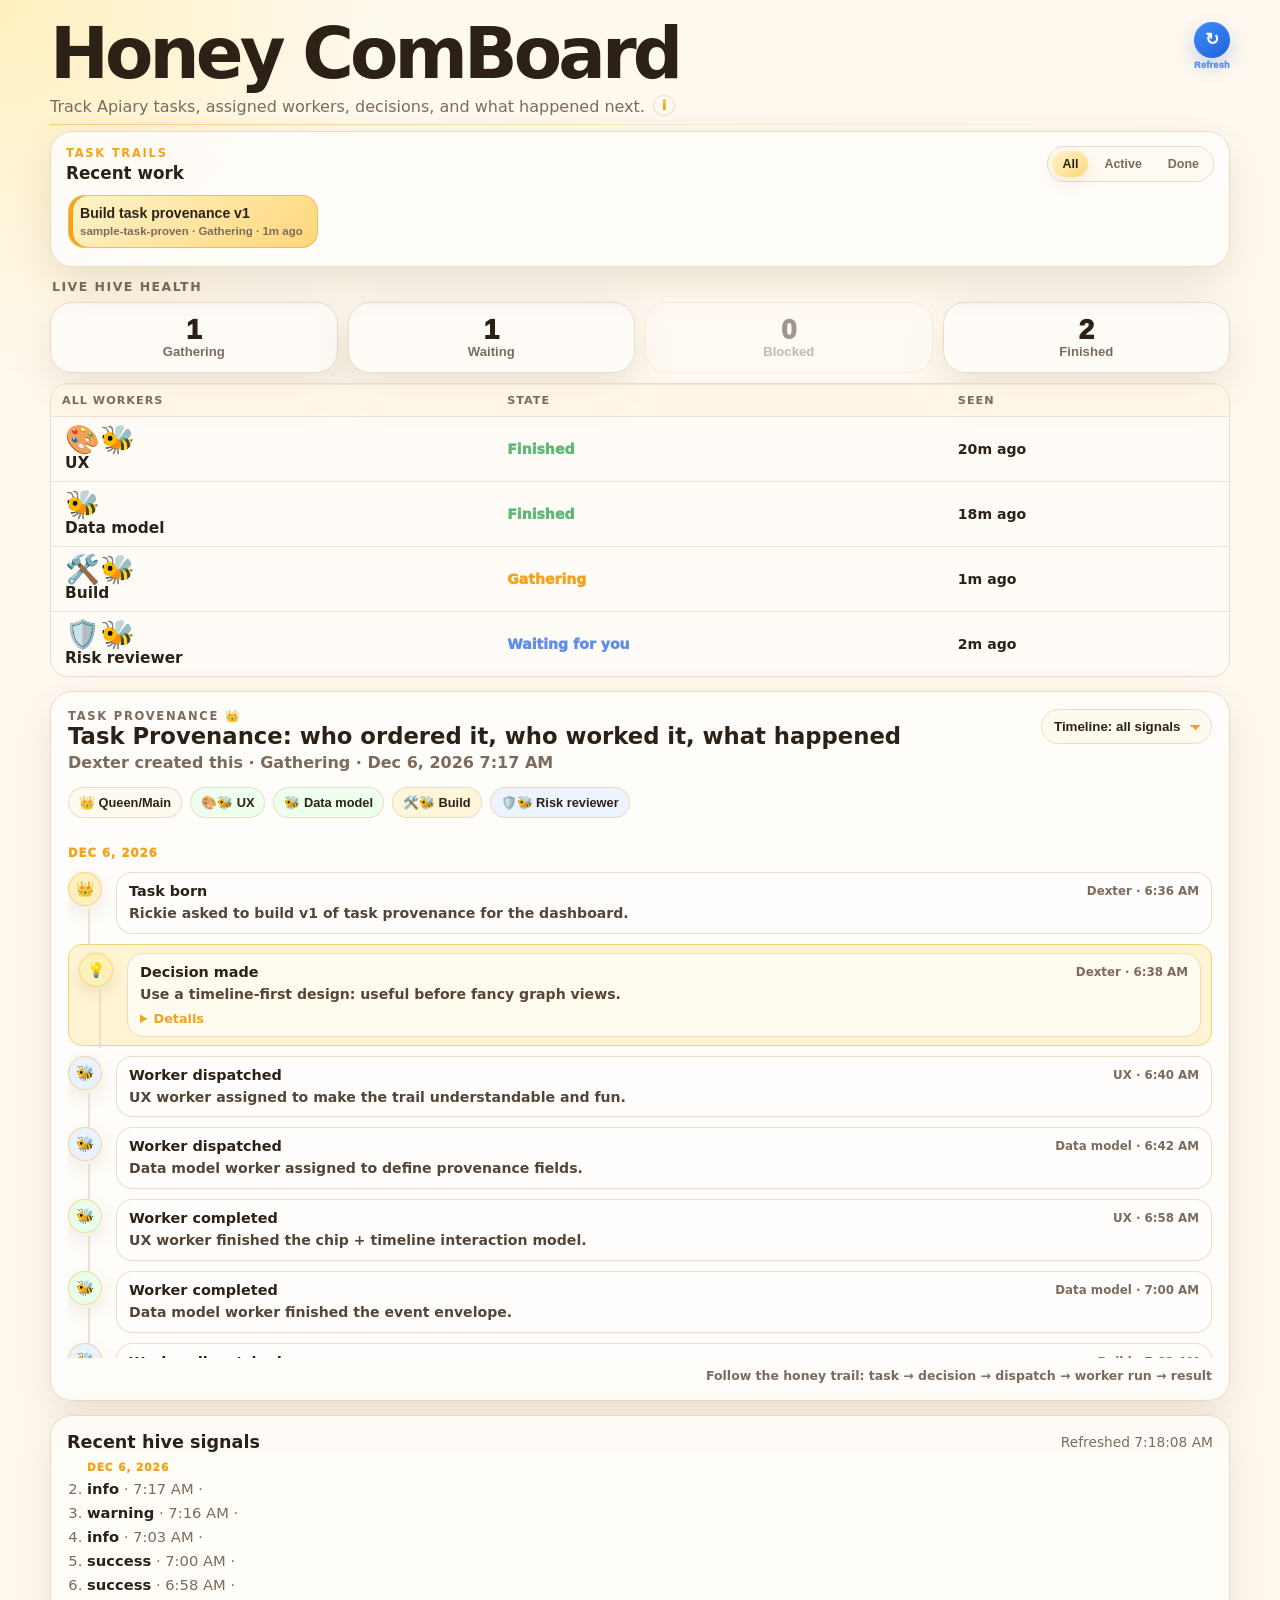
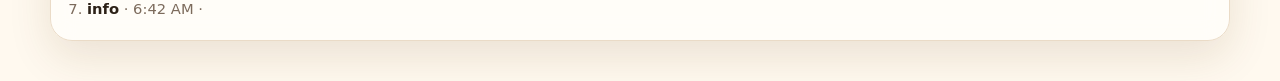
==== commit a5617a95: "feat: add task provenance dashboard" ====
--- a/dashboard/index.html
+++ b/dashboard/index.html
@@ -11,14 +11,27 @@
     <header class="hero">
       <div>
         <h1>Honey ComBoard</h1>
-        <p class="lede"><span class="lede-full">A sweet command board for workers, blockers, decisions, and fresh hive signals.</span><span class="lede-short">Workers, blockers, decisions.</span><button class="tip inline-tip" type="button" aria-label="What is Honey ComBoard?" data-tip="Honey ComBoard shows one Apiary run: workers are agent bees, states show what they are doing, and signals show recent changes. Privacy mode is display-only; raw local ledger JSON remains readable to anyone with dashboard access.">i</button></p>
+        <p class="lede"><span class="lede-full">Track Apiary tasks, assigned workers, decisions, and what happened next.</span><span class="lede-short">Tasks, workers, decisions.</span><button class="tip inline-tip" type="button" aria-label="What is Honey ComBoard?" data-tip="Honey ComBoard shows Apiary work: task trails, worker status, decisions, dispatches, and recent timeline events from the local run ledger.">i</button></p>
       </div>
-      <div class="actions">
-        <button id="privacyToggle" class="ghost" type="button" data-tip="Privacy mode is for screen sharing and glance privacy only. It does not encrypt or hide the raw local ledger JSON from someone who already has dashboard access.">Privacy: on</button>
-        <button id="motionToggle" class="ghost" type="button">Focus mode</button>
-        <button id="refreshBtn" type="button">Refresh</button>
+      <div class="actions compact-actions">
+        <button id="refreshBtn" class="icon-refresh" type="button" aria-label="Refresh dashboard" title="Refresh dashboard"><span class="refresh-icon">↻</span><span class="refresh-label">Refresh</span></button>
       </div>
     </header>
+
+    <section class="history-strip" aria-label="Task trail history">
+      <div class="history-head">
+        <div>
+          <p class="eyebrow">Task trails</p>
+          <h2>Recent work</h2>
+        </div>
+        <div class="history-tabs" role="tablist" aria-label="History filter">
+          <button type="button" class="history-tab selected" data-history-filter="all" aria-pressed="true">All</button>
+          <button type="button" class="history-tab" data-history-filter="active" aria-pressed="false">Active</button>
+          <button type="button" class="history-tab" data-history-filter="done" aria-pressed="false">Done</button>
+        </div>
+      </div>
+      <div id="runHistory" class="run-history"></div>
+    </section>
 
     <section class="health" aria-label="Hive health">
       <div class="section-help">Live hive health</div>
@@ -37,6 +50,30 @@
     <section class="statusbar" aria-label="Current run status">
       <div><strong id="runTitle">Loading hive…</strong><span id="runMeta"></span></div>
       <div id="decision" class="decision hidden"></div>
+    </section>
+
+    <section class="provenance-board" aria-label="Task provenance">
+      <article class="task-panel">
+        <div class="task-header">
+          <div>
+            <p class="eyebrow">Task provenance 👑</p>
+            <h2 id="taskTitle">Loading task…</h2>
+            <p id="taskMeta">Finding the trail…</p>
+          </div>
+          <div class="task-filters">
+            <select id="eventFilter" aria-label="Timeline event filter">
+              <option value="all">Timeline: all signals</option>
+              <option value="decision">Decisions</option>
+              <option value="dispatch">Dispatches</option>
+              <option value="log">Logs</option>
+              <option value="good">Completions</option>
+              <option value="bad">Problems</option>
+            </select>
+          </div>
+        </div>
+        <div class="chip-row" id="workerChips" aria-label="Workers who touched this task"></div>
+        <ol id="taskTimeline" class="provenance-timeline"></ol>
+      </article>
     </section>
 
     <section class="workspace single">
--- a/dashboard/styles.css
+++ b/dashboard/styles.css
@@ -49,3 +49,147 @@
 /* Click feedback and explicit button state for header actions. */
 .actions button{position:relative;overflow:visible}.actions button[aria-pressed="true"]{background:linear-gradient(145deg,#fff3cb,#ffd77a);border-color:rgba(244,162,28,.72);color:var(--ink);box-shadow:inset 0 -3px 0 rgba(244,162,28,.25),0 8px 20px rgba(146,91,7,.12)}.actions button.clicked{transform:translateY(1px) scale(.985)}.actions button.clicked::after{content:attr(data-feedback);position:absolute;left:50%;top:calc(100% + 8px);transform:translateX(-50%);z-index:40;white-space:nowrap;background:rgba(44,33,23,.94);color:#fff;border-radius:999px;padding:5px 9px;font-size:.72rem;font-weight:900;box-shadow:0 10px 28px rgba(44,33,23,.22);animation:feedback-pop .9s ease forwards}@keyframes feedback-pop{0%{opacity:0;transform:translateX(-50%) translateY(-4px)}15%,75%{opacity:1;transform:translateX(-50%) translateY(0)}100%{opacity:0;transform:translateX(-50%) translateY(-3px)}}
 @media (max-width:820px){.actions button.clicked::after{top:auto;bottom:calc(100% + 7px);font-size:.7rem}}
+
+/* Task Provenance v1 — queen commands, worker trails, and readable history. */
+.provenance-board{display:grid;grid-template-columns:300px minmax(0,1fr);gap:14px;margin-top:14px}.history-panel,.task-panel{background:rgba(255,253,250,.9);border:1px solid var(--line);border-radius:22px;box-shadow:var(--shadow);backdrop-filter:blur(12px)}.history-panel{padding:15px}.task-panel{padding:17px;overflow:hidden}.run-history{display:grid;gap:8px;max-height:430px;overflow:auto;padding-right:2px}.run-pill{display:block;width:100%;border-radius:16px;border:1px solid rgba(234,219,199,.9);background:rgba(255,249,239,.72);color:var(--ink);box-shadow:none;text-align:left;padding:10px 11px}.run-pill strong{display:block;font-size:.88rem;line-height:1.12;overflow:hidden;text-overflow:ellipsis;white-space:nowrap}.run-pill span{display:block;color:var(--muted);font-size:.72rem;margin-top:4px}.run-pill.selected{background:linear-gradient(145deg,#fff3cb,#ffd77a);border-color:rgba(244,162,28,.62);box-shadow:inset 4px 0 0 var(--amber)}.task-header{display:flex;justify-content:space-between;gap:14px;align-items:flex-start}.task-header h2{margin:.1rem 0 .25rem;font-size:1.42rem;line-height:1.05}.task-header p{margin:0;color:var(--muted);font-weight:750}.task-filters{display:flex;gap:8px;flex-wrap:wrap;justify-content:flex-end}.task-filters select{appearance:none;border:1px solid var(--line);border-radius:999px;background:#fffaf0;color:var(--ink);font-weight:850;padding:9px 30px 9px 12px;background-image:linear-gradient(45deg,transparent 50%,var(--amber) 50%),linear-gradient(135deg,var(--amber) 50%,transparent 50%);background-position:calc(100% - 16px) 52%,calc(100% - 11px) 52%;background-size:5px 5px;background-repeat:no-repeat}.chip-row{display:flex;gap:8px;overflow:auto;margin:13px -2px 12px;padding:2px 2px 8px}.chip{flex:0 0 auto;border:1px solid rgba(234,219,199,.95);background:#fffaf0;color:var(--ink);box-shadow:none;border-radius:999px;padding:7px 10px;font-size:.8rem}.chip.queen{background:linear-gradient(145deg,#fff2c2,#ffd36c);border-color:rgba(244,162,28,.6)}.chip.done{background:#efffed}.chip.running{background:#fff6d9}.chip.waiting_user,.chip.waiting_tool{background:#eef4ff}.chip.failed,.chip.blocked{background:#ffeceb}.provenance-timeline{list-style:none;padding:0;margin:0;display:grid;gap:10px;max-height:520px;overflow:auto}.prov-event{display:grid;grid-template-columns:38px minmax(0,1fr);gap:10px;margin:0;color:var(--ink)}.event-dot{width:34px;height:34px;display:grid;place-items:center;border-radius:50%;background:#fff0c1;border:1px solid rgba(244,162,28,.38);box-shadow:0 7px 18px rgba(88,55,16,.1)}.event-body{position:relative;border:1px solid rgba(234,219,199,.92);border-radius:16px;background:rgba(255,255,255,.62);padding:10px 12px}.event-body::before{content:"";position:absolute;left:-29px;top:36px;bottom:-12px;width:2px;background:rgba(234,219,199,.85)}.prov-event:last-child .event-body::before{display:none}.event-top{display:flex;justify-content:space-between;gap:8px;align-items:center}.event-top strong{font-size:.9rem}.event-top span{color:var(--muted);font-size:.74rem;font-weight:850;white-space:nowrap}.event-body p{margin:5px 0 0;color:#554536;font-size:.88rem;line-height:1.34;font-weight:650}.prov-event.decision .event-dot{background:#fff1ba}.prov-event.dispatch .event-dot{background:#eaf2ff}.prov-event.good .event-dot{background:#eaffea}.prov-event.bad .event-dot{background:#ffeceb}.event-body details{margin-top:7px}.event-body summary{cursor:pointer;color:var(--amber);font-weight:900;font-size:.8rem}.event-body pre{white-space:pre-wrap;overflow:auto;background:#2c2117;color:#fff9ef;border-radius:12px;padding:10px;font-size:.76rem;max-height:180px}.task-panel::after{content:"Follow the honey trail: task → decision → dispatch → worker run → result";display:block;margin-top:10px;color:var(--muted);font-size:.78rem;font-weight:850;text-align:right}
+@media (max-width:900px){.provenance-board{grid-template-columns:1fr}.history-panel{order:2}.run-history{display:flex;overflow:auto;max-height:none}.run-pill{min-width:220px}.task-header{display:block}.task-filters{justify-content:flex-start;margin-top:10px}.task-filters select{font-size:.82rem;padding:8px 28px 8px 10px}.task-panel,.history-panel{border-radius:18px;padding:13px}.task-header h2{font-size:1.16rem}.task-header p{font-size:.84rem}.chip-row{margin-top:10px}.provenance-timeline{max-height:430px}.prov-event{grid-template-columns:31px minmax(0,1fr);gap:8px}.event-dot{width:29px;height:29px;font-size:.86rem}.event-body{border-radius:14px;padding:9px 10px}.event-body::before{left:-24px;top:31px}.event-top{display:block}.event-top span{display:block;margin-top:2px;white-space:normal}.event-body p{font-size:.82rem}.task-panel::after{text-align:left;font-size:.72rem}}
+@media (max-width:430px){.task-filters{display:grid;grid-template-columns:1fr}.task-filters select{width:100%}.run-pill{min-width:190px}.chip{font-size:.76rem;padding:7px 9px}.provenance-timeline{max-height:390px}}
+
+/* Mobile compression pass: fit provenance on phone without losing the trail. */
+@media (max-width:820px){
+  .shell{padding:8px 7px 20px}
+  .health{margin:8px 0;gap:5px}
+  .health-card{padding:7px 3px;border-radius:14px}
+  .health-card span{font-size:1.22rem}
+  .health-card small{font-size:.62rem}
+  .health-table-wrap{border-radius:14px}
+  .health-table th{padding:6px 8px;font-size:.58rem}
+  .health-table td{padding:7px 8px}
+  .health-table td:first-child{font-size:.84rem;line-height:1.05}
+  .health-table td:nth-child(2),.health-table td:nth-child(3){font-size:.76rem}
+  .statusbar{padding:9px 11px;margin-top:8px}
+  .statusbar strong{font-size:.92rem;line-height:1.12;display:block}
+  .statusbar span{font-size:.76rem}
+
+  .provenance-board{gap:8px;margin-top:8px}
+  .task-panel,.history-panel{padding:10px;border-radius:15px}
+  .task-panel .eyebrow{font-size:.58rem;letter-spacing:.14em;margin-bottom:2px}
+  .task-header h2{font-size:1rem;line-height:1.08;margin:0 0 2px;display:-webkit-box;-webkit-line-clamp:2;-webkit-box-orient:vertical;overflow:hidden}
+  .task-header p{font-size:.72rem;line-height:1.2}
+  .task-filters{margin-top:8px}
+  .task-filters select{min-height:32px;font-size:.74rem;padding:6px 26px 6px 9px;border-radius:12px}
+  .chip-row{gap:5px;margin:8px -1px 7px;padding-bottom:5px}
+  .chip{font-size:.68rem;padding:5px 7px;max-width:150px;overflow:hidden;text-overflow:ellipsis;white-space:nowrap}
+
+  .provenance-timeline{gap:6px;max-height:285px;overscroll-behavior:contain}
+  .prov-event{grid-template-columns:24px minmax(0,1fr);gap:6px}
+  .event-dot{width:22px;height:22px;font-size:.72rem}
+  .event-body{padding:7px 8px;border-radius:12px}
+  .event-body::before{left:-18px;top:25px;bottom:-8px}
+  .event-top strong{font-size:.78rem}
+  .event-top span{font-size:.66rem;margin-top:1px}
+  .event-body p{font-size:.73rem;line-height:1.24;margin-top:3px;display:-webkit-box;-webkit-line-clamp:2;-webkit-box-orient:vertical;overflow:hidden}
+  .event-body details{margin-top:4px}
+  .event-body summary{font-size:.7rem}
+  .task-panel::after{margin-top:6px;font-size:.62rem;white-space:nowrap;overflow:hidden;text-overflow:ellipsis}
+
+  .history-panel{padding-top:9px}
+  .run-history{gap:6px;padding-bottom:2px}
+  .run-pill{min-width:164px;max-width:184px;padding:7px 8px;border-radius:13px}
+  .run-pill strong{font-size:.72rem;line-height:1.06;display:-webkit-box;-webkit-line-clamp:2;-webkit-box-orient:vertical;white-space:normal}
+  .run-pill span{font-size:.61rem;margin-top:3px;white-space:nowrap;overflow:hidden;text-overflow:ellipsis}
+
+  .timeline{padding:10px 11px;margin-top:8px;border-radius:15px}
+  .timeline .section-title h2{font-size:.92rem}
+  .timeline .section-title span{font-size:.68rem}
+  .timeline ol{max-height:92px;margin-top:4px}
+  .timeline li{font-size:.72rem;line-height:1.22;margin:4px 0}
+}
+
+@media (max-width:380px){
+  .provenance-timeline{max-height:250px}
+  .run-pill{min-width:150px;max-width:165px}
+  .chip{max-width:132px}
+}
+
+/* Mobile width containment: no dashboard moat, no provenance overflow. */
+@media (max-width:820px){
+  html,body{width:100%;max-width:100%;overflow-x:hidden}
+  body{background:radial-gradient(circle at top left,#fff0be,transparent 16rem),var(--bg)}
+  .shell{width:100%!important;max-width:100%!important;margin:0;padding-left:6px!important;padding-right:6px!important;overflow:hidden}
+  .hero,.health,.statusbar,.provenance-board,.workspace,.timeline{width:100%;max-width:100%;min-width:0}
+  .health{grid-template-columns:repeat(4,minmax(0,1fr))!important}
+  .health-table-wrap,.health-table{width:100%;max-width:100%;min-width:0}
+  .health-table{table-layout:fixed}
+  .health-table th,.health-table td{overflow:hidden;text-overflow:ellipsis}
+  .health-table th:first-child,.health-table td:first-child{width:44%}
+  .health-table th:nth-child(2),.health-table td:nth-child(2){width:30%}
+  .health-table th:nth-child(3),.health-table td:nth-child(3){width:26%}
+
+  .provenance-board{display:block;margin-left:0;margin-right:0;overflow:hidden}
+  .task-panel,.history-panel,.details,.timeline,.statusbar{width:100%;max-width:100%;min-width:0;overflow:hidden}
+  .task-panel{margin:0;padding:9px 9px 8px}
+  .task-header,.task-header>div{min-width:0;max-width:100%}
+  .task-header h2,.task-header p{max-width:100%;overflow:hidden;text-overflow:ellipsis}
+  .task-filters{width:100%;display:block}
+  .task-filters select{width:100%;max-width:100%;display:block}
+  .chip-row{max-width:100%;overflow-x:auto;scrollbar-width:none}
+  .chip-row::-webkit-scrollbar,.run-history::-webkit-scrollbar{display:none}
+  .chip{max-width:118px;font-size:.64rem;padding:5px 6px}
+  .chip.queen{max-width:112px}
+
+  .provenance-timeline{width:100%;max-width:100%;overflow-y:auto;overflow-x:hidden;padding-right:0}
+  .prov-event{width:100%;max-width:100%;grid-template-columns:22px minmax(0,1fr)}
+  .event-body{min-width:0;max-width:100%;overflow:hidden}
+  .event-top,.event-body p,.event-body pre{min-width:0;max-width:100%;overflow-wrap:anywhere}
+  .event-top span{overflow:hidden;text-overflow:ellipsis}
+  .task-panel::after{max-width:100%;display:block}
+
+  .history-panel{margin-top:8px;padding:8px}
+  .run-history{width:100%;max-width:100%;overflow-x:auto;display:flex;gap:5px}
+  .run-pill{min-width:136px!important;max-width:148px!important;padding:6px 7px}
+  .run-pill strong{font-size:.68rem}.run-pill span{font-size:.57rem}
+
+  .timeline{max-width:100%;overflow:hidden}
+}
+@media (max-width:360px){
+  .shell{padding-left:4px!important;padding-right:4px!important}
+  .task-panel{padding:8px 7px}
+  .chip{max-width:104px;font-size:.6rem}
+  .run-pill{min-width:128px!important;max-width:138px!important}
+  .health-table th:first-child,.health-table td:first-child{width:42%}
+  .health-table th:nth-child(2),.health-table td:nth-child(2){width:31%}
+  .health-table th:nth-child(3),.health-table td:nth-child(3){width:27%}
+}
+
+/* History strip moves task trails above worker health, with simple tabs. */
+.history-strip{background:rgba(255,253,250,.9);border:1px solid var(--line);border-radius:22px;box-shadow:var(--shadow);backdrop-filter:blur(12px);padding:14px 15px;margin:12px 0}.history-head{display:flex;justify-content:space-between;gap:12px;align-items:center;margin-bottom:10px}.history-head h2{margin:0;font-size:1.05rem;line-height:1.1}.history-tabs{display:flex;gap:6px;padding:4px;border:1px solid var(--line);border-radius:999px;background:rgba(255,249,239,.74)}.history-tab{box-shadow:none;border:0;background:transparent;color:var(--muted);padding:6px 10px;font-size:.78rem}.history-tab.selected{background:linear-gradient(145deg,#fff3cb,#ffd77a);color:var(--ink);box-shadow:0 6px 16px rgba(146,91,7,.11)}.empty-history{margin:6px 0;color:var(--muted);font-weight:800;font-size:.85rem}.history-strip .run-history{display:flex;gap:9px;overflow-x:auto;max-height:none;padding:2px 2px 4px}.history-strip .run-pill{min-width:210px;max-width:250px}.provenance-board{grid-template-columns:1fr}.history-panel{display:none!important}
+@media (max-width:820px){.history-strip{margin:8px 0;padding:9px;border-radius:15px}.history-head{margin-bottom:7px;align-items:flex-start}.history-head h2{font-size:.92rem}.history-head .eyebrow{font-size:.56rem;margin-bottom:1px}.history-tabs{gap:3px;padding:3px}.history-tab{font-size:.66rem;padding:5px 7px}.history-strip .run-history{gap:6px}.history-strip .run-pill{min-width:150px!important;max-width:168px!important}.health{margin-top:8px}}
+@media (max-width:380px){.history-head{display:block}.history-tabs{margin-top:7px;width:max-content}.history-strip .run-pill{min-width:136px!important;max-width:152px!important}}
+
+/* Avoid repeating the same run title directly above task provenance. */
+.statusbar{display:none}
+
+/* Preserve context visually when selecting worker chips in task provenance. */
+.chip.selected{background:linear-gradient(145deg,#fff3cb,#ffd77a);border-color:rgba(244,162,28,.72);box-shadow:inset 0 -2px 0 rgba(244,162,28,.22)}
+@media (max-width:820px){.chip.selected{box-shadow:inset 0 -2px 0 rgba(244,162,28,.22)}}
+
+/* Selection clarity: Queen/Main is not selected by default; yellow means selected. */
+.chip.queen{background:#fffaf0!important;border-color:rgba(234,219,199,.95)!important;box-shadow:none!important}
+.chip.queen.selected,.chip.selected{background:linear-gradient(145deg,#fff3cb,#ffd77a)!important;border-color:rgba(244,162,28,.72)!important;box-shadow:inset 0 -2px 0 rgba(244,162,28,.22)!important}
+
+/* Date once, clock time per event. */
+.date-break{list-style:none!important;margin:8px 0 2px!important;padding:0!important;color:var(--amber)!important;font-size:.72rem!important;font-weight:950!important;text-transform:uppercase;letter-spacing:.09em}.provenance-timeline .date-break{grid-column:1/-1}.timeline .date-break{font-size:.66rem!important;margin:5px 0 1px!important}
+@media (max-width:820px){.date-break{font-size:.62rem!important;margin:6px 0 1px!important}.timeline .date-break{font-size:.6rem!important}}
+
+/* Header cleanup: only a compact refresh icon remains. */
+.compact-actions{align-self:flex-start}.icon-refresh{width:38px;height:38px;display:grid;place-items:center;padding:0;border-radius:50%;font-size:1.1rem;line-height:1;background:rgba(44,33,23,.94)}
+@media (max-width:820px){.hero{display:flex;align-items:flex-start;justify-content:space-between;gap:8px}.hero>div:first-child{min-width:0}.compact-actions{margin-top:2px;flex:0 0 auto}.icon-refresh{width:34px;height:34px;font-size:1rem}.actions{display:flex!important;grid-template-columns:none!important;width:auto!important}}
+
+/* Keep refresh icon perfectly circular even when generic mobile button rules try to stretch it. */
+.actions .icon-refresh{width:36px!important;height:36px!important;min-width:36px!important;max-width:36px!important;min-height:36px!important;aspect-ratio:1/1!important;padding:0!important;border-radius:50%!important;flex:0 0 36px!important}
+@media (max-width:820px){.actions .icon-refresh{width:34px!important;height:34px!important;min-width:34px!important;max-width:34px!important;min-height:34px!important;flex-basis:34px!important}}
+
+/* Prominent refresh control: blue circle with tiny label below. */
+.actions .icon-refresh{background:linear-gradient(145deg,#3f8cff,#1f63d6)!important;color:white!important;box-shadow:0 8px 20px rgba(31,99,214,.28)!important;position:relative;overflow:visible!important}.refresh-icon{display:block;font-size:1.05rem;line-height:1}.refresh-label{position:absolute;left:50%;top:calc(100% + 3px);transform:translateX(-50%);color:var(--blue);font-size:.58rem;font-weight:950;letter-spacing:.02em;line-height:1;white-space:nowrap}.icon-refresh.loading .refresh-icon{animation:refresh-spin .8s linear infinite}@keyframes refresh-spin{to{transform:rotate(360deg)}}
+@media (max-width:820px){.refresh-label{font-size:.54rem;top:calc(100% + 2px)}}
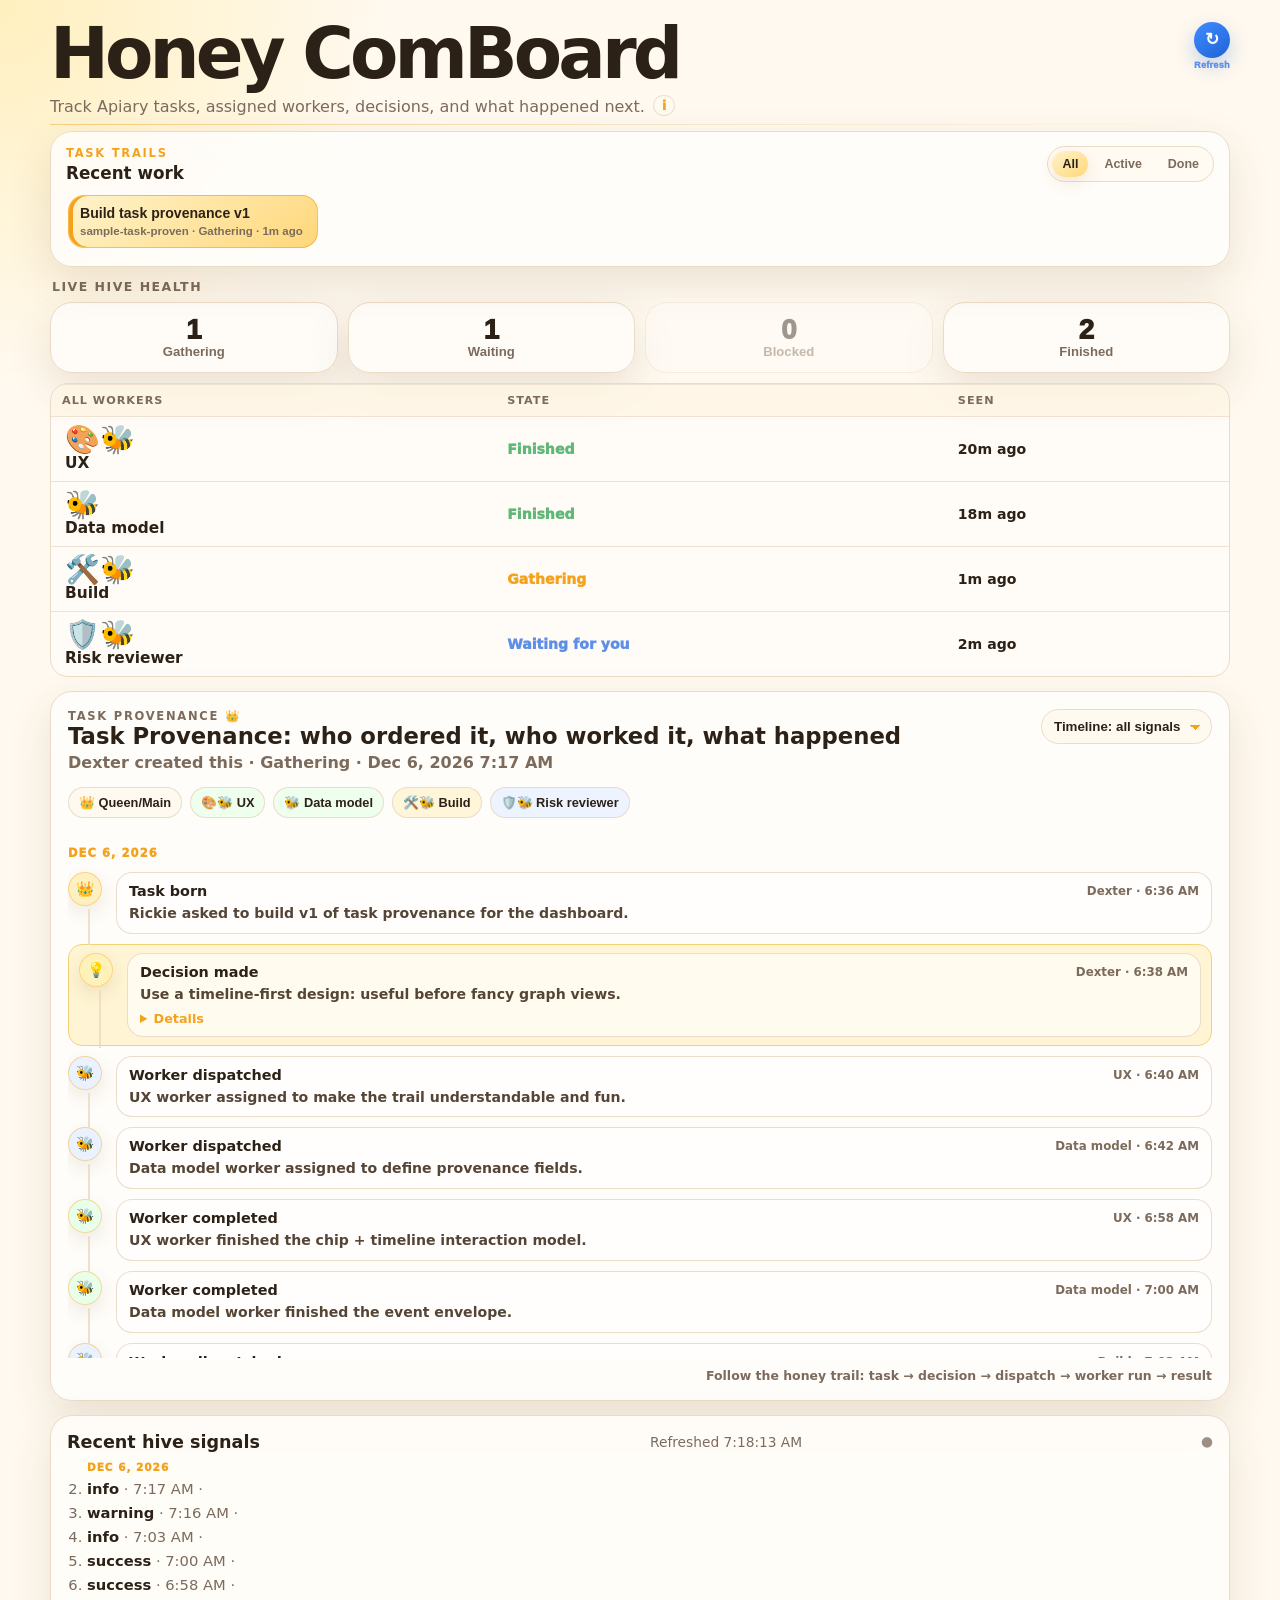
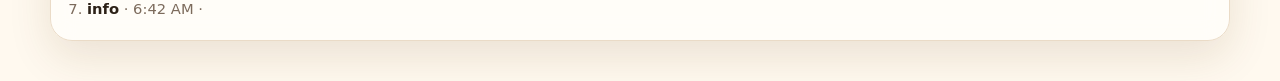
==== commit ed87235e: "Add worker report details to Honey ComBoard" ====
--- a/dashboard/index.html
+++ b/dashboard/index.html
@@ -95,7 +95,7 @@
     </section>
 
     <section class="timeline">
-      <div class="section-title"><h2>Recent hive signals</h2><span id="lastRefresh">Not refreshed yet</span></div>
+      <div class="section-title"><h2>Recent hive signals</h2><span id="lastRefresh">Not refreshed yet</span><span id="liveIndicator" class="live-indicator" title="Pollinating updates">●</span></div>
       <ol id="events"></ol>
     </section>
   </main>
--- a/dashboard/styles.css
+++ b/dashboard/styles.css
@@ -31,6 +31,32 @@
 .workspace.single{display:none}.inline-detail-row td{padding:0!important;background:rgba(255,249,239,.82)}.inline-detail{padding:10px 11px 12px;border-top:1px solid rgba(234,219,199,.8);box-shadow:inset 4px 0 0 rgba(246,185,59,.35)}.inline-facts{display:grid;grid-template-columns:repeat(3,minmax(0,1fr));gap:7px}.inline-fact{background:rgba(255,255,255,.64);border:1px solid rgba(234,219,199,.8);border-radius:12px;padding:7px 8px;min-width:0}.inline-fact span{display:block;color:var(--muted);font-size:.6rem;text-transform:uppercase;letter-spacing:.07em;font-weight:950}.inline-fact strong{display:block;font-size:.78rem;line-height:1.2;overflow-wrap:anywhere}.inline-summary{margin:8px 0 0;color:var(--ink);font-size:.84rem;font-weight:750;line-height:1.32}.inline-events{margin:6px 0 0;padding-left:18px;max-height:74px;overflow:auto}.inline-events li{font-size:.76rem;line-height:1.25}
 @media (max-width:820px){.inline-detail{padding:8px 9px 10px}.inline-facts{grid-template-columns:repeat(2,minmax(0,1fr));gap:6px}.inline-fact{padding:6px 7px}.inline-fact strong{font-size:.74rem}.inline-summary{font-size:.8rem}.inline-events{max-height:62px}}
 
+/* Report preview inline inside worker detail */
+.inline-report{margin-top:8px;border-top:1px solid rgba(234,219,199,.85);padding-top:7px}
+.report-toggle{appearance:none;border:1px solid var(--line);border-radius:999px;background:#fffaf0;color:var(--ink);font-weight:850;font-size:.76rem;padding:6px 11px;cursor:pointer;box-shadow:none;margin-bottom:5px}
+.report-toggle:hover{background:linear-gradient(145deg,#fff3cb,#ffd77a);border-color:rgba(244,162,28,.55)}
+.report-content.collapsed{display:none}
+.report-headline{font-weight:800;font-size:.84rem;margin:5px 0 4px;line-height:1.28}
+.report-bullets{margin:4px 0 0;padding-left:17px;color:var(--ink);font-size:.78rem;line-height:1.34}
+.report-bullets li{margin-bottom:3px}
+.report-link{display:inline-flex;align-items:center;gap:5px;margin-top:7px;padding:7px 11px;border-radius:999px;border:1px solid rgba(234,219,199,1);background:rgba(255,249,239,.72);color:var(--ink);font-weight:850;font-size:.76rem;text-decoration:none;box-shadow:none}
+.report-link:hover{background:linear-gradient(145deg,#fff3cb,#ffd77a);border-color:rgba(244,162,28,.55)}
+
+/* Mobile report toggle: collapsed by default */
+@media (max-width:820px){
+  .inline-report{margin-top:6px;padding-top:5px}
+  .report-toggle{font-size:.72rem;padding:5px 9px}
+  .report-headline{font-size:.78rem;margin:4px 0 3px}
+  .report-bullets{font-size:.72rem;line-height:1.28;padding-left:15px}
+  .report-bullets li{margin-bottom:2px}
+  .report-link{font-size:.72rem;padding:6px 9px}
+}
+@media (max-width:380px){
+  .report-headline{font-size:.74rem}
+  .report-bullets{font-size:.7rem}
+  .report-link{font-size:.7rem}
+}
+
 /* Honey ComBoard polish: denser mobile command-board view, clearer hierarchy. */
 .hero{align-items:center}.hero h1{letter-spacing:-.055em}.hero::after{content:"";position:absolute;inset:auto 0 -8px 0;height:1px;background:linear-gradient(90deg,rgba(244,162,28,.45),transparent);pointer-events:none}.hero{position:relative}.actions button{min-height:42px}.health-card{transition:transform .16s,box-shadow .16s,border-color .16s}.health-card:not(:disabled):hover,.health-card:not(:disabled):focus-visible{transform:translateY(-1px);border-color:rgba(244,162,28,.55)}.health-table tbody tr{transition:background .14s}.health-table td:first-child{font-size:.96rem}.health-table td:nth-child(2){font-weight:950}.statusbar{position:relative;overflow:hidden}.statusbar::before{content:"";position:absolute;left:0;top:0;bottom:0;width:5px;background:linear-gradient(var(--honey),var(--amber))}
 @media (max-width:820px){.shell{padding:12px 10px 24px}.hero{margin-bottom:12px}.hero h1{font-size:clamp(2.35rem,10.5vw,3.15rem);line-height:.92;max-width:11ch}.lede{margin-top:.42rem;color:#6d5a49}.actions{display:grid;grid-template-columns:1fr 1fr 1fr;margin-top:13px}.actions button{width:100%;padding:9px 8px;font-size:.86rem;min-height:40px}.health{gap:8px;margin:12px 0}.section-help{font-size:.68rem;margin:0 0 -1px 2px;color:#8a704f}.health-card{padding:10px 4px;border-radius:18px;box-shadow:0 8px 22px rgba(88,55,16,.08)}.health-card span{font-size:1.52rem}.health-card small{font-size:.7rem}.health-table-wrap{border-radius:18px;box-shadow:0 10px 28px rgba(88,55,16,.08)}.health-table{font-size:.86rem}.health-table th{font-size:.63rem;padding:8px 10px}.health-table td{padding:10px 10px}.health-table td:first-child{width:46%;font-size:.95rem;line-height:1.12}.health-table td:first-child::before{width:14px;height:13px;margin-right:5px}.health-icon{font-size:1rem;min-width:1.15em}.health-table td:nth-child(2){font-size:.88rem}.health-table td:nth-child(3){white-space:nowrap;font-size:.84rem}.statusbar{padding:13px 14px;border-radius:18px}.statusbar strong{font-size:1.03rem}.timeline{border-radius:18px;padding:13px 14px}.section-title{align-items:flex-start}.section-title h2{font-size:1.08rem}.section-title span{font-size:.82rem;white-space:nowrap}.inline-detail{padding:10px}.inline-facts{grid-template-columns:repeat(2,minmax(0,1fr))}.inline-summary{font-size:.84rem}}
@@ -193,3 +219,7 @@
 /* Prominent refresh control: blue circle with tiny label below. */
 .actions .icon-refresh{background:linear-gradient(145deg,#3f8cff,#1f63d6)!important;color:white!important;box-shadow:0 8px 20px rgba(31,99,214,.28)!important;position:relative;overflow:visible!important}.refresh-icon{display:block;font-size:1.05rem;line-height:1}.refresh-label{position:absolute;left:50%;top:calc(100% + 3px);transform:translateX(-50%);color:var(--blue);font-size:.58rem;font-weight:950;letter-spacing:.02em;line-height:1;white-space:nowrap}.icon-refresh.loading .refresh-icon{animation:refresh-spin .8s linear infinite}@keyframes refresh-spin{to{transform:rotate(360deg)}}
 @media (max-width:820px){.refresh-label{font-size:.54rem;top:calc(100% + 2px)}}
+
+.live-indicator{display:inline-block;margin-left:.55rem;color:#22c55e;font-size:.9rem;line-height:1;opacity:.75;transform-origin:center}
+.live-indicator.pollinated{animation:pollinate 900ms ease-out}
+@keyframes pollinate{0%{transform:scale(.8);opacity:.5}45%{transform:scale(1.45);opacity:1}100%{transform:scale(1);opacity:.75}}
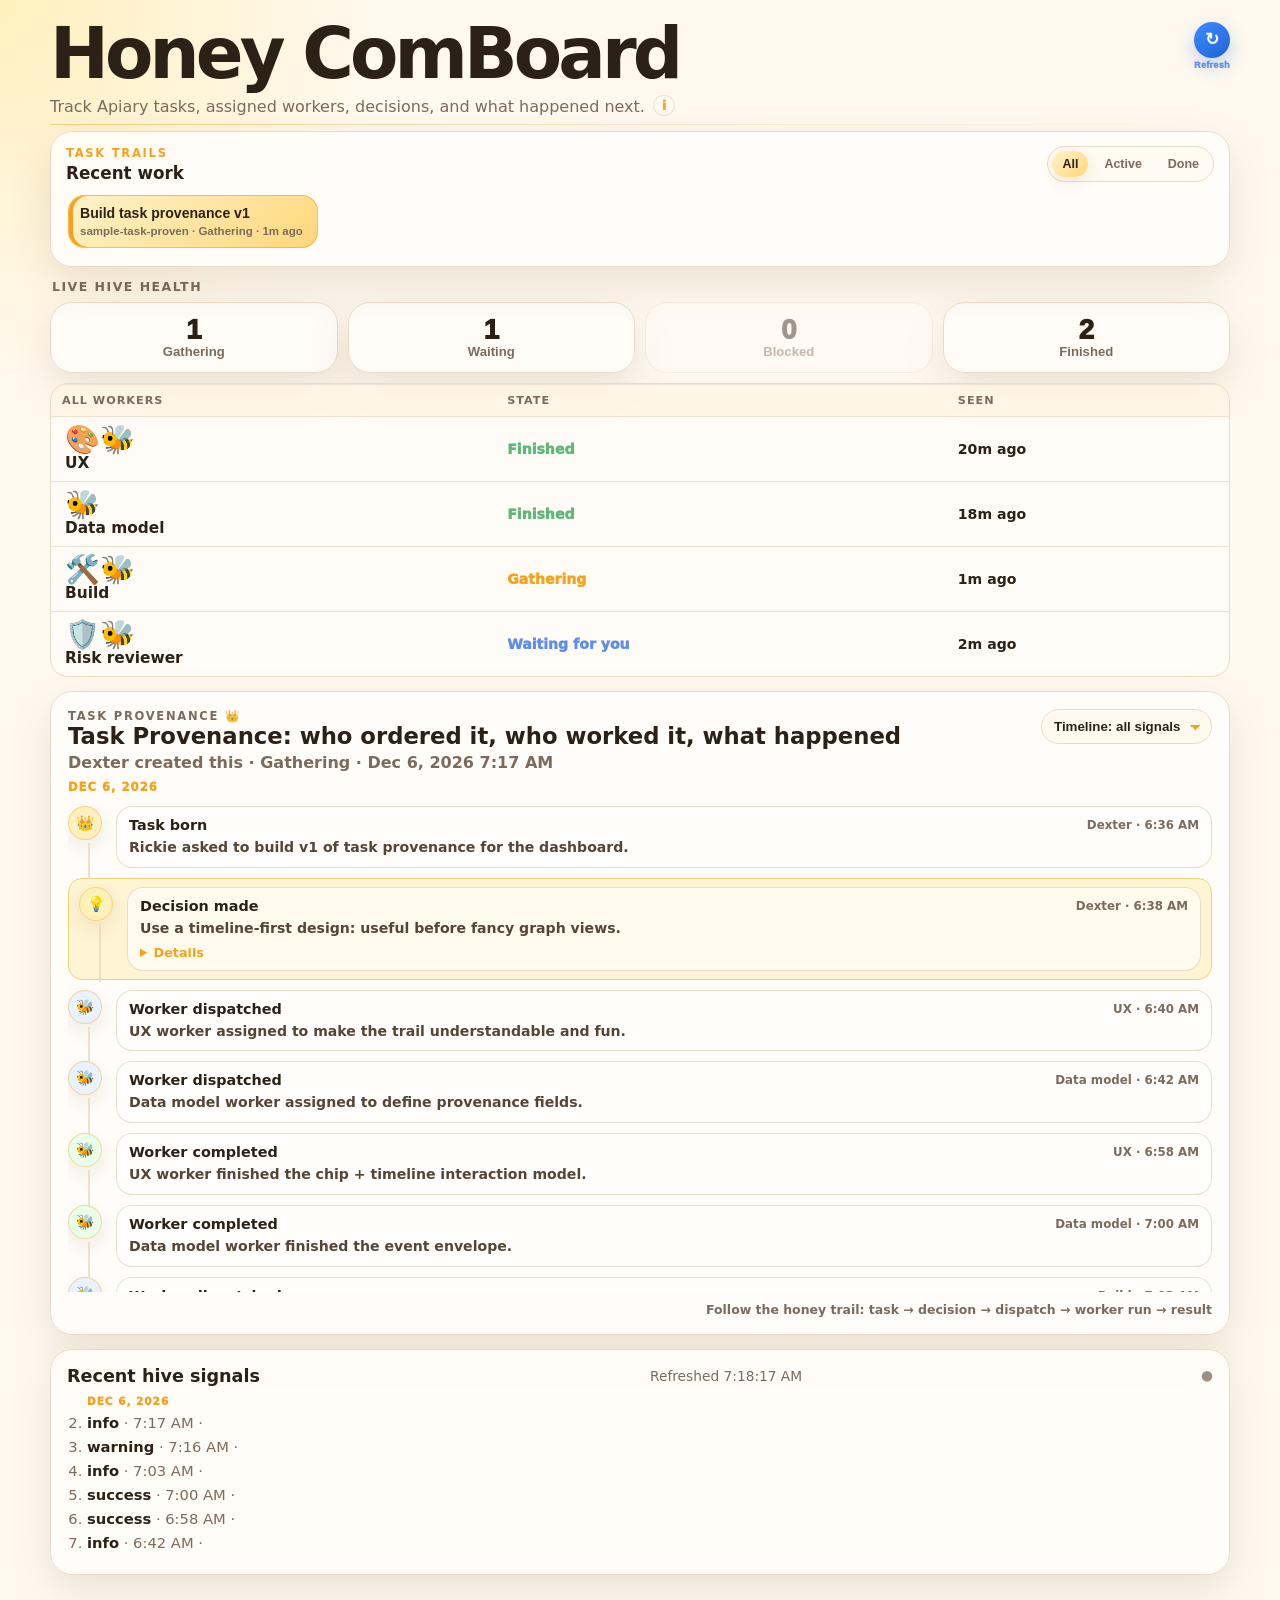
==== commit ab5475a8: "Improve worker detail report UX" ====
--- a/dashboard/index.html
+++ b/dashboard/index.html
@@ -71,7 +71,6 @@
             </select>
           </div>
         </div>
-        <div class="chip-row" id="workerChips" aria-label="Workers who touched this task"></div>
         <ol id="taskTimeline" class="provenance-timeline"></ol>
       </article>
     </section>
--- a/dashboard/styles.css
+++ b/dashboard/styles.css
@@ -31,6 +31,14 @@
 .workspace.single{display:none}.inline-detail-row td{padding:0!important;background:rgba(255,249,239,.82)}.inline-detail{padding:10px 11px 12px;border-top:1px solid rgba(234,219,199,.8);box-shadow:inset 4px 0 0 rgba(246,185,59,.35)}.inline-facts{display:grid;grid-template-columns:repeat(3,minmax(0,1fr));gap:7px}.inline-fact{background:rgba(255,255,255,.64);border:1px solid rgba(234,219,199,.8);border-radius:12px;padding:7px 8px;min-width:0}.inline-fact span{display:block;color:var(--muted);font-size:.6rem;text-transform:uppercase;letter-spacing:.07em;font-weight:950}.inline-fact strong{display:block;font-size:.78rem;line-height:1.2;overflow-wrap:anywhere}.inline-summary{margin:8px 0 0;color:var(--ink);font-size:.84rem;font-weight:750;line-height:1.32}.inline-events{margin:6px 0 0;padding-left:18px;max-height:74px;overflow:auto}.inline-events li{font-size:.76rem;line-height:1.25}
 @media (max-width:820px){.inline-detail{padding:8px 9px 10px}.inline-facts{grid-template-columns:repeat(2,minmax(0,1fr));gap:6px}.inline-fact{padding:6px 7px}.inline-fact strong{font-size:.74rem}.inline-summary{font-size:.8rem}.inline-events{max-height:62px}}
 
+/* Mobile: make selected worker details actually readable instead of hiding the
+   good stuff behind tiny nested scrollers. The page itself can scroll. */
+@media (max-width:820px){
+  .inline-events{max-height:none;overflow:visible}
+  .report-content.collapsed{display:block}
+  .report-link{display:block;width:100%;margin-top:8px;text-align:center;padding:10px 12px;border-radius:14px;background:linear-gradient(145deg,#fff3cb,#ffd77a);border:1px solid rgba(244,162,28,.62);color:var(--ink);font-weight:950;text-decoration:none}
+}
+
 /* Report preview inline inside worker detail */
 .inline-report{margin-top:8px;border-top:1px solid rgba(234,219,199,.85);padding-top:7px}
 .report-toggle{appearance:none;border:1px solid var(--line);border-radius:999px;background:#fffaf0;color:var(--ink);font-weight:850;font-size:.76rem;padding:6px 11px;cursor:pointer;box-shadow:none;margin-bottom:5px}
